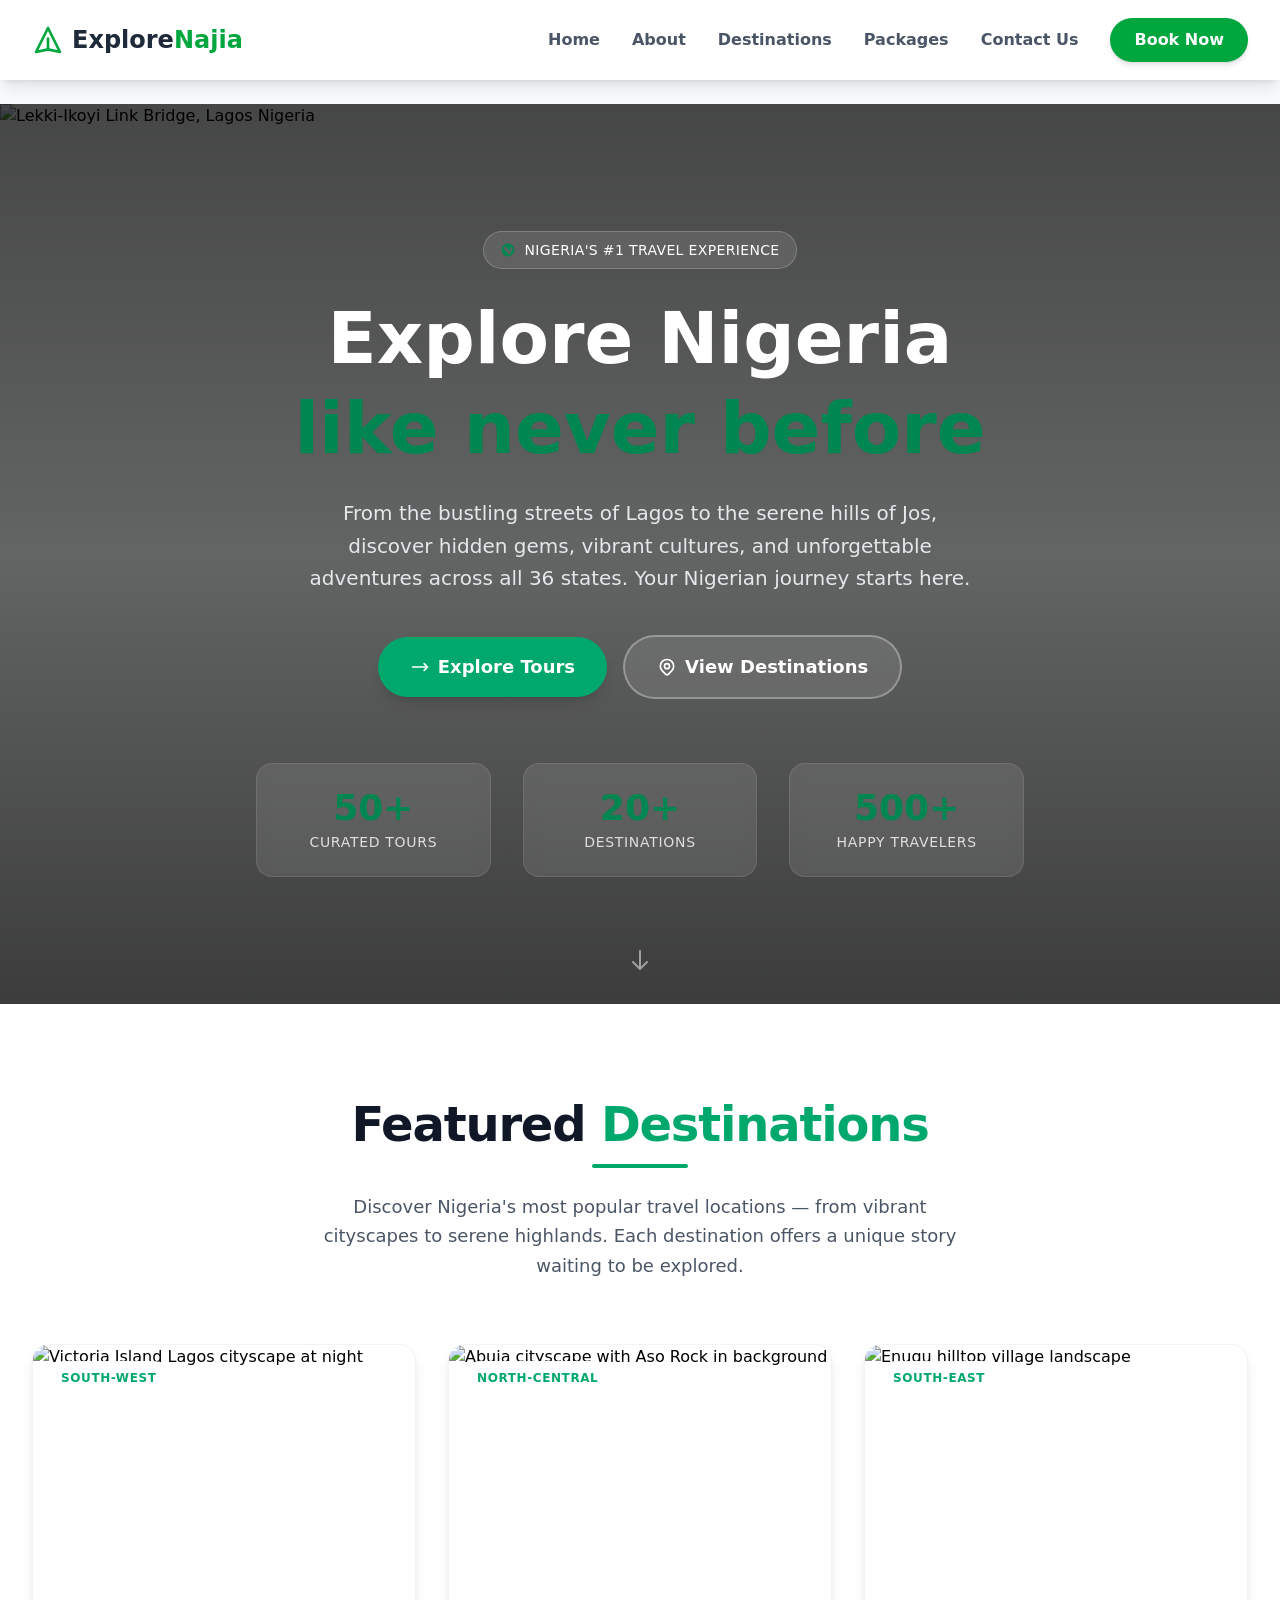
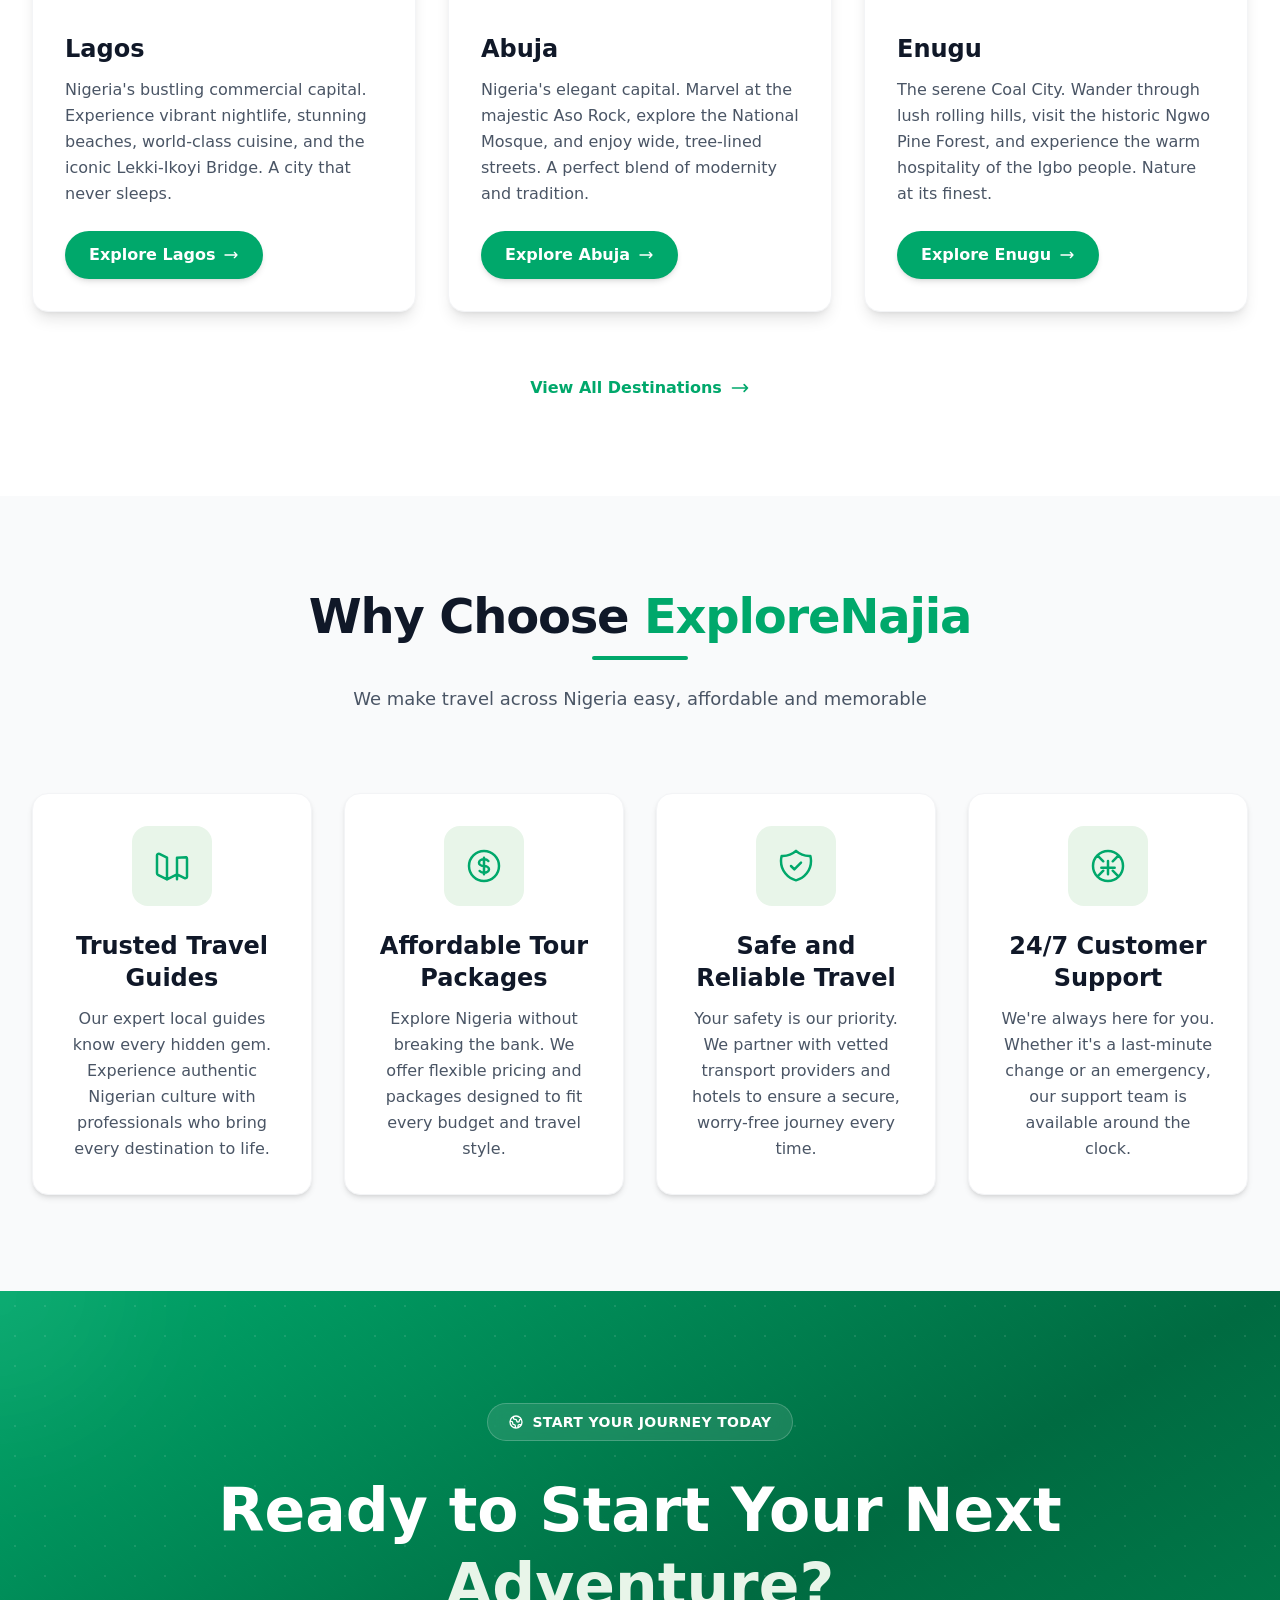
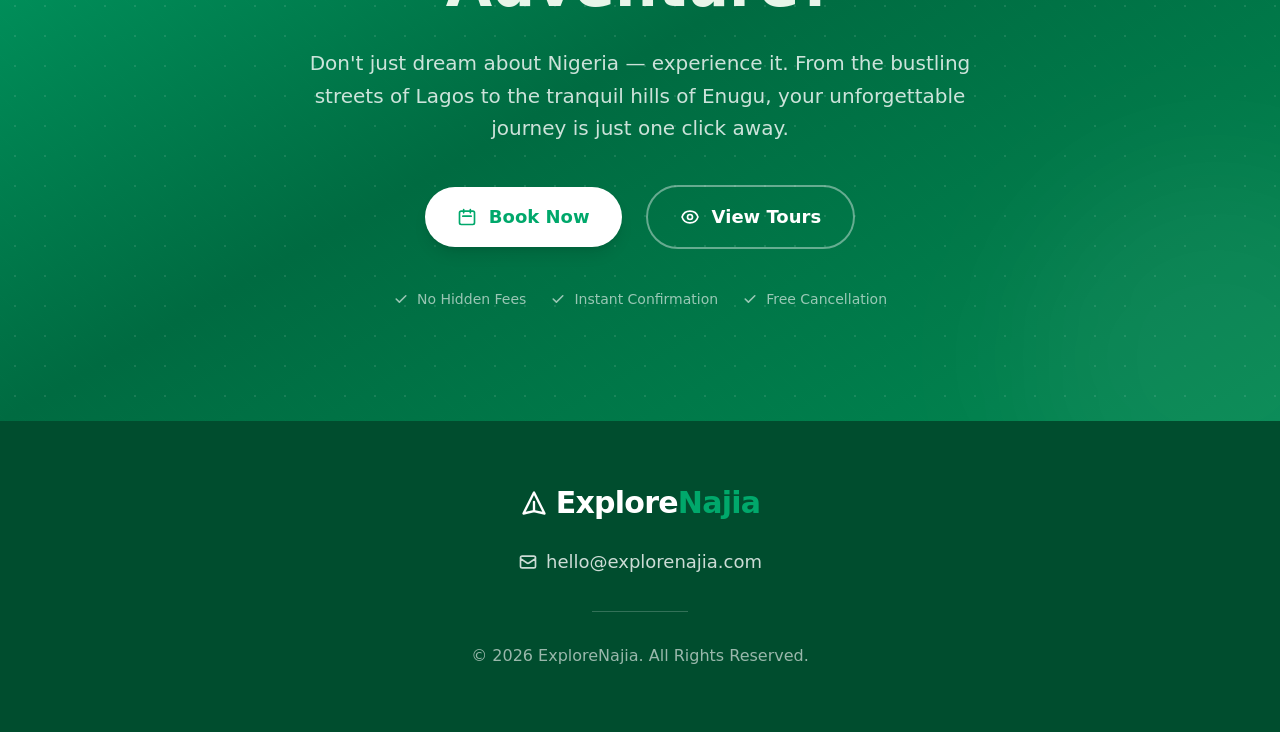
==== index.html @ a9900263 "first commit" ====
<!DOCTYPE html>
<html lang="en">
<head>
    <meta charset="UTF-8">
    <meta name="viewport" content="width=device-width, initial-scale=1.0">
    <title>ExploreNajia</title>
    <link rel="stylesheet" href="./css/output.css">
     <!-- Google Fonts for professional typography -->
     <link href="https://fonts.googleapis.com/css2?family=Inter:wght@300;400;500;600;700;800;900&display=swap" rel="stylesheet">
     
     <li></li>
    
</head>
<body class="bg-gray-50 font-sans antialiased">
    <header>

    <!-- Navbar -->
    <nav class="bg-white shadow-lg fixed w-full top-0 z-50">
        <div class="max-w-7xl mx-auto px-4 sm:px-6 lg:px-8">
            <div class="flex justify-between items-center h-20">
                
                <!-- Logo -->
                <a href="#" class="flex items-center space-x-2">
                    <svg class="w-8 h-8 text-green-600" fill="none" stroke="currentColor" viewBox="0 0 24 24">
                        <path stroke-linecap="round" stroke-linejoin="round" stroke-width="2" d="M12 19l9 2-9-18-9 18 9-2zm0 0v-8"></path>
                    </svg>
                    <span class="text-2xl font-bold text-gray-800">
                        Explore<span class="text-green-600">Najia</span>
                    </span>
                </a>

                <!-- Desktop Menu (6 items) -->
                <div class="hidden md:flex items-center space-x-8">
                    <a href="index.html" class="text-gray-600 hover:text-green-600 font-semibold transition-colors duration-200">Home</a>
                    <a href="about.html" class="text-gray-600 hover:text-green-600 font-semibold transition-colors duration-200">About</a>
                    <a href="destination.html" class="text-gray-600 hover:text-green-600 font-semibold transition-colors duration-200">Destinations</a>
                    <a href="packages.html" class="text-gray-600 hover:text-green-600 font-semibold transition-colors duration-200">Packages</a>
                    <a href="contact.html" class="text-gray-600 hover:text-green-600 font-semibold transition-colors duration-200">Contact Us</a>
                  
                    
                    <!-- CTA Button -->
                    <a href="#" class="bg-green-600 text-white px-6 py-2.5 rounded-full font-semibold hover:bg-green-700 transition-colors duration-200 shadow-md">
                        Book Now
                    </a>
                </div>

                <!-- Mobile Menu Toggle (Checkbox Hack) -->
                <div class="md:hidden">
                    <label for="menu-toggle" class="cursor-pointer p-2 text-gray-600 hover:text-blue-600 transition-colors">
                        <svg class="w-7 h-7" fill="none" stroke="currentColor" viewBox="0 0 24 24">
                            <path stroke-linecap="round" stroke-linejoin="round" stroke-width="2" d="M4 6h16M4 12h16M4 18h16"></path>
                        </svg>
                    </label>
                    <input type="checkbox" id="menu-toggle" class="hidden peer">
                </div>
            </div>
        </div>

        <!-- Mobile Menu (Peer-checked) -->
        <div class="hidden peer-checked:block md:hidden bg-white border-t border-gray-100">
            <div class="px-4 py-3 space-y-1">
                <a href="index.html" class="block px-4 py-3 rounded-lg text-gray-700 font-medium hover:bg-blue-50 hover:text-green-600 transition-colors">Home</a>
                <a href="about.html" class="block px-4 py-3 rounded-lg text-gray-700 font-medium hover:bg-blue-50 hover:text-green-600 transition-colors">About Us</a>
                <a href="#" class="block px-4 py-3 rounded-lg text-gray-700 font-medium hover:bg-blue-50 hover:text-green-600 transition-colors">Destinations</a>
                <a href="#" class="block px-4 py-3 rounded-lg text-gray-700 font-medium hover:bg-blue-50 hover:text-green-600 transition-colors">Packages</a>
                <a href="#" class="block px-4 py-3 rounded-lg text-gray-700 font-medium hover:bg-blue-50 hover:text-green-600 transition-colors">Contact</a>
                <a href="#" class="block px-4 py-3 rounded-lg text-gray-700 font-medium hover:bg-blue-50 hover:text-green-600 transition-colors">Contact</a>
                <div class="pt-2 pb-1">
                    <a href="#" class="block w-full text-center bg-blue-600 text-white px-6 py-3 rounded-lg font-semibold hover:bg-blue-700 transition-colors">Book Now</a>
                </div>
            </div>
        </div>
    </nav>
    </header>

    <!-- Spacer for fixed navbar -->
    <div class="h-20"></div>


    <!--Hero section  -->

    <!-- Tailwind CSS CDN -->
    
   
    
    


    <!-- ============================================
         HERO SECTION START
         Full-width hero with Nigerian landmark background
    ============================================ -->
    <section class="relative w-full min-h-screen flex items-center justify-center overflow-hidden">

        <!-- ============================================
             BACKGROUND IMAGE LAYER
             Using Lekki-Ikoyi Link Bridge - iconic Lagos landmark
        ============================================ -->
        <div class="absolute inset-0 w-full h-full">
            <!-- Background image of Lekki-Ikoyi Bridge, Lagos -->
            <img 
                src="https://kimi-web-img.moonshot.cn/img/pub-c3c5765215d14e3d882d51123be2ba44.r2.dev/d1a42de8f2ce94f7b3efefda78ebf852ce0e9358.jpg" 
                alt="Lekki-Ikoyi Link Bridge, Lagos Nigeria"
                class="w-full h-full object-cover object-center"
            >
            <!-- ============================================
                 DARK OVERLAY
                 Ensures text readability over the image
            ============================================ -->
            <div class="absolute inset-0 bg-black/60"></div>
            <!-- Additional gradient overlay for depth -->
            <div class="absolute inset-0 bg-gradient-to-t from-black/40 via-transparent to-black/30"></div>
        </div>

        <!-- ============================================
             HERO CONTENT CONTAINER
             Centered content with max-width for readability
        ============================================ -->
        <div class="relative z-10 w-full max-w-7xl mx-auto px-4 sm:px-6 lg:px-8 py-20 text-center">

            <!-- ============================================
                 TRAVEL BADGE
                 Small pill badge above the headline
            ============================================ -->
            <div class="inline-flex items-center gap-2 bg-white/10 backdrop-blur-sm border border-white/20 rounded-full px-4 py-2 mb-6 animate-fade-in">
                <!-- Globe icon -->
                <svg class="w-4 h-4 text-nigeria-green-light" fill="currentColor" viewBox="0 0 20 20">
                    <path fill-rule="evenodd" d="M10 18a8 8 0 100-16 8 8 0 000 16zM4.332 8.027a6.012 6.012 0 011.912-2.706C6.512 5.73 6.974 6 7.5 6A1.5 1.5 0 019 7.5V8a2 2 0 004 0 2 2 0 011.523-1.943A5.977 5.977 0 0116 10c0 .34-.028.675-.083 1H15a2 2 0 00-2 2v2.197A5.973 5.973 0 0110 16v-2a2 2 0 00-2-2 2 2 0 01-2-2 2 2 0 00-1.668-1.973z" clip-rule="evenodd"/>
                </svg>
                <span class="text-white text-sm font-medium tracking-wide uppercase">Nigeria's #1 Travel Experience</span>
            </div>

            <!-- ============================================
                 MAIN HEADLINE
                 Large bold text - primary message
            ============================================ -->
            <h1 class="text-4xl sm:text-5xl md:text-6xl lg:text-7xl font-black text-white leading-tight mb-6">
                Explore Nigeria<br>
                <span class="text-nigeria-green-light">like never before</span>
            </h1>

            <!-- ============================================
                 SUPPORTING DESCRIPTION
                 Encourages visitors to discover and book
            ============================================ -->
            <p class="text-lg sm:text-xl text-gray-200 max-w-2xl mx-auto mb-10 leading-relaxed">
                From the bustling streets of Lagos to the serene hills of Jos, discover hidden gems, 
                vibrant cultures, and unforgettable adventures across all 36 states. 
                Your Nigerian journey starts here.
            </p>

            <!-- ============================================
                 CALL-TO-ACTION BUTTONS
                 Two primary actions for visitors
            ============================================ -->
            <div class="flex flex-col sm:flex-row items-center justify-center gap-4 mb-16">
                
                <!-- Primary CTA: Explore Tours -->
                <a href="#" class="w-full sm:w-auto group inline-flex items-center justify-center gap-2 bg-nigeria-green hover:bg-nigeria-green-dark text-white font-bold text-lg px-8 py-4 rounded-full transition-all duration-300 shadow-lg hover:shadow-xl hover:scale-105">
                    <svg class="w-5 h-5 group-hover:translate-x-1 transition-transform" fill="none" stroke="currentColor" viewBox="0 0 24 24">
                        <path stroke-linecap="round" stroke-linejoin="round" stroke-width="2" d="M17 8l4 4m0 0l-4 4m4-4H3"/>
                    </svg>
                    Explore Tours
                </a>

                <!-- Secondary CTA: View Destinations -->
                <a href="#" class="w-full sm:w-auto group inline-flex items-center justify-center gap-2 bg-white/10 backdrop-blur-sm hover:bg-white/20 text-white font-bold text-lg px-8 py-4 rounded-full border-2 border-white/30 hover:border-white/50 transition-all duration-300">
                    <svg class="w-5 h-5 group-hover:translate-x-1 transition-transform" fill="none" stroke="currentColor" viewBox="0 0 24 24">
                        <path stroke-linecap="round" stroke-linejoin="round" stroke-width="2" d="M17.657 16.657L13.414 20.9a1.998 1.998 0 01-2.827 0l-4.244-4.243a8 8 0 1111.314 0z"/>
                        <path stroke-linecap="round" stroke-linejoin="round" stroke-width="2" d="M15 11a3 3 0 11-6 0 3 3 0 016 0z"/>
                    </svg>
                    View Destinations
                </a>
            </div>

            <!-- ============================================
                 TRAVEL STATISTICS
                 Social proof numbers at the bottom
            ============================================ -->
            <div class="grid grid-cols-1 sm:grid-cols-3 gap-6 sm:gap-8 max-w-3xl mx-auto">
                
                <!-- Stat 1: Tours -->
                <div class="bg-white/10 backdrop-blur-sm rounded-2xl p-6 border border-white/10 hover:bg-white/15 transition-all duration-300">
                    <div class="text-nigeria-green-light text-3xl sm:text-4xl font-black mb-1">50+</div>
                    <div class="text-white/80 text-sm font-medium uppercase tracking-wider">Curated Tours</div>
                </div>

                <!-- Stat 2: Destinations -->
                <div class="bg-white/10 backdrop-blur-sm rounded-2xl p-6 border border-white/10 hover:bg-white/15 transition-all duration-300">
                    <div class="text-nigeria-green-light text-3xl sm:text-4xl font-black mb-1">20+</div>
                    <div class="text-white/80 text-sm font-medium uppercase tracking-wider">Destinations</div>
                </div>

                <!-- Stat 3: Happy Travelers -->
                <div class="bg-white/10 backdrop-blur-sm rounded-2xl p-6 border border-white/10 hover:bg-white/15 transition-all duration-300">
                    <div class="text-nigeria-green-light text-3xl sm:text-4xl font-black mb-1">500+</div>
                    <div class="text-white/80 text-sm font-medium uppercase tracking-wider">Happy Travelers</div>
                </div>

            </div>

        </div>

        <!-- ============================================
             SCROLL INDICATOR
             Subtle hint to scroll down
        ============================================ -->
        <div class="absolute bottom-8 left-1/2 transform -translate-x-1/2 animate-bounce hidden sm:block">
            <svg class="w-6 h-6 text-white/50" fill="none" stroke="currentColor" viewBox="0 0 24 24">
                <path stroke-linecap="round" stroke-linejoin="round" stroke-width="2" d="M19 14l-7 7m0 0l-7-7m7 7V3"/>
            </svg>
        </div>

    </section>
    <!-- ============================================
         HERO SECTION END
    ============================================ -->   


    <!-- ============================================
         FEATURED DESTINATIONS SECTION START
         Appears below the hero section on homepage
    ============================================ -->
    <section class="w-full py-16 sm:py-20 lg:py-24 bg-white">

        <!-- ============================================
             SECTION CONTAINER
             Max-width container with responsive padding
        ============================================ -->
        <div class="max-w-7xl mx-auto px-4 sm:px-6 lg:px-8">

            <!-- ============================================
                 SECTION HEADER
                 Title + subtitle centered above cards
            ============================================ -->
            <div class="text-center mb-12 sm:mb-16">
                
                <!-- Section Title -->
                <h2 class="text-3xl sm:text-4xl lg:text-5xl font-extrabold text-gray-900 mb-4 tracking-tight">
                    Featured <span class="text-nigeria-green">Destinations</span>
                </h2>
                
                <!-- Decorative underline -->
                <div class="w-24 h-1 bg-nigeria-green mx-auto rounded-full mb-6"></div>
                
                <!-- Subtitle encouraging exploration -->
                <p class="text-base sm:text-lg text-gray-600 max-w-2xl mx-auto leading-relaxed">
                    Discover Nigeria's most popular travel locations — from vibrant cityscapes to serene highlands. 
                    Each destination offers a unique story waiting to be explored.
                </p>
            </div>

            <!-- ============================================
                 DESTINATION CARDS GRID
                 3 responsive cards: Lagos, Abuja, Enugu
                 Stacks on mobile, side-by-side on desktop
            ============================================ -->
            <div class="grid grid-cols-1 md:grid-cols-2 lg:grid-cols-3 gap-6 sm:gap-8">

                <!-- ============================================
                     CARD 1: LAGOS
                     The commercial heartbeat of Nigeria
                ============================================ -->
                <div class="group bg-white rounded-2xl overflow-hidden shadow-lg hover:shadow-2xl transition-all duration-500 border border-gray-100 hover:-translate-y-2">
                    
                    <!-- Destination Image -->
                    <div class="relative h-56 sm:h-64 overflow-hidden">
                        <img 
                            src="https://kimi-web-img.moonshot.cn/img/as2.ftcdn.net/29af1e06adf3749aa83e182c11352d9c8e3b5459.jpg" 
                            alt="Victoria Island Lagos cityscape at night"
                            class="w-full h-full object-cover transform group-hover:scale-110 transition-transform duration-700"
                        >
                        <!-- Green overlay on hover -->
                        <div class="absolute inset-0 bg-nigeria-green/0 group-hover:bg-nigeria-green/20 transition-colors duration-500"></div>
                        <!-- Location badge -->
                        <div class="absolute top-4 left-4 bg-white/90 backdrop-blur-sm px-3 py-1 rounded-full">
                            <span class="text-nigeria-green font-bold text-xs uppercase tracking-wider">South-West</span>
                        </div>
                    </div>

                    <!-- Card Content -->
                    <div class="p-6 sm:p-8">
                        <!-- Destination Name -->
                        <h3 class="text-2xl font-bold text-gray-900 mb-3 group-hover:text-nigeria-green transition-colors duration-300">
                            Lagos
                        </h3>
                        
                        <!-- Short Description -->
                        <p class="text-gray-600 text-sm sm:text-base leading-relaxed mb-6">
                            Nigeria's bustling commercial capital. Experience vibrant nightlife, stunning beaches, 
                            world-class cuisine, and the iconic Lekki-Ikoyi Bridge. A city that never sleeps.
                        </p>
                        
                        <!-- Explore Button -->
                        <a href="#" class="inline-flex items-center gap-2 bg-nigeria-green hover:bg-nigeria-green-dark text-white font-semibold px-6 py-3 rounded-full transition-all duration-300 shadow-md hover:shadow-lg group/btn">
                            Explore Lagos
                            <svg class="w-4 h-4 group-hover/btn:translate-x-1 transition-transform duration-300" fill="none" stroke="currentColor" viewBox="0 0 24 24">
                                <path stroke-linecap="round" stroke-linejoin="round" stroke-width="2" d="M17 8l4 4m0 0l-4 4m4-4H3"/>
                            </svg>
                        </a>
                    </div>
                </div>

                <!-- ============================================
                     CARD 2: ABUJA
                     Nigeria's planned capital city
                ============================================ -->
                <div class="group bg-white rounded-2xl overflow-hidden shadow-lg hover:shadow-2xl transition-all duration-500 border border-gray-100 hover:-translate-y-2">
                    
                    <!-- Destination Image -->
                    <div class="relative h-56 sm:h-64 overflow-hidden">
                        <img 
                            src="https://kimi-web-img.moonshot.cn/img/c8.alamy.com/4416a9f7a521300d7f3b8a8850f6f1522a06f5a2.jpg" 
                            alt="Abuja cityscape with Aso Rock in background"
                            class="w-full h-full object-cover transform group-hover:scale-110 transition-transform duration-700"
                        >
                        <!-- Green overlay on hover -->
                        <div class="absolute inset-0 bg-nigeria-green/0 group-hover:bg-nigeria-green/20 transition-colors duration-500"></div>
                        <!-- Location badge -->
                        <div class="absolute top-4 left-4 bg-white/90 backdrop-blur-sm px-3 py-1 rounded-full">
                            <span class="text-nigeria-green font-bold text-xs uppercase tracking-wider">North-Central</span>
                        </div>
                    </div>

                    <!-- Card Content -->
                    <div class="p-6 sm:p-8">
                        <!-- Destination Name -->
                        <h3 class="text-2xl font-bold text-gray-900 mb-3 group-hover:text-nigeria-green transition-colors duration-300">
                            Abuja
                        </h3>
                        
                        <!-- Short Description -->
                        <p class="text-gray-600 text-sm sm:text-base leading-relaxed mb-6">
                            Nigeria's elegant capital. Marvel at the majestic Aso Rock, explore the National Mosque, 
                            and enjoy wide, tree-lined streets. A perfect blend of modernity and tradition.
                        </p>
                        
                        <!-- Explore Button -->
                        <a href="#" class="inline-flex items-center gap-2 bg-nigeria-green hover:bg-nigeria-green-dark text-white font-semibold px-6 py-3 rounded-full transition-all duration-300 shadow-md hover:shadow-lg group/btn">
                            Explore Abuja
                            <svg class="w-4 h-4 group-hover/btn:translate-x-1 transition-transform duration-300" fill="none" stroke="currentColor" viewBox="0 0 24 24">
                                <path stroke-linecap="round" stroke-linejoin="round" stroke-width="2" d="M17 8l4 4m0 0l-4 4m4-4H3"/>
                            </svg>
                        </a>
                    </div>
                </div>

                <!-- ============================================
                     CARD 3: ENUGU
                     The coal city with rolling hills
                ============================================ -->
                <div class="group bg-white rounded-2xl overflow-hidden shadow-lg hover:shadow-2xl transition-all duration-500 border border-gray-100 hover:-translate-y-2">
                    
                    <!-- Destination Image -->
                    <div class="relative h-56 sm:h-64 overflow-hidden">
                        <img 
                            src="https://kimi-web-img.moonshot.cn/img/www.shutterstock.com/9b3d8004e1b70f393034d14acdff43220d2ea26c.jpg" 
                            alt="Enugu hilltop village landscape"
                            class="w-full h-full object-cover transform group-hover:scale-110 transition-transform duration-700"
                        >
                        <!-- Green overlay on hover -->
                        <div class="absolute inset-0 bg-nigeria-green/0 group-hover:bg-nigeria-green/20 transition-colors duration-500"></div>
                        <!-- Location badge -->
                        <div class="absolute top-4 left-4 bg-white/90 backdrop-blur-sm px-3 py-1 rounded-full">
                            <span class="text-nigeria-green font-bold text-xs uppercase tracking-wider">South-East</span>
                        </div>
                    </div>

                    <!-- Card Content -->
                    <div class="p-6 sm:p-8">
                        <!-- Destination Name -->
                        <h3 class="text-2xl font-bold text-gray-900 mb-3 group-hover:text-nigeria-green transition-colors duration-300">
                            Enugu
                        </h3>
                        
                        <!-- Short Description -->
                        <p class="text-gray-600 text-sm sm:text-base leading-relaxed mb-6">
                            The serene Coal City. Wander through lush rolling hills, visit the historic Ngwo Pine Forest, 
                            and experience the warm hospitality of the Igbo people. Nature at its finest.
                        </p>
                        
                        <!-- Explore Button -->
                        <a href="#" class="inline-flex items-center gap-2 bg-nigeria-green hover:bg-nigeria-green-dark text-white font-semibold px-6 py-3 rounded-full transition-all duration-300 shadow-md hover:shadow-lg group/btn">
                            Explore Enugu
                            <svg class="w-4 h-4 group-hover/btn:translate-x-1 transition-transform duration-300" fill="none" stroke="currentColor" viewBox="0 0 24 24">
                                <path stroke-linecap="round" stroke-linejoin="round" stroke-width="2" d="M17 8l4 4m0 0l-4 4m4-4H3"/>
                            </svg>
                        </a>
                    </div>
                </div>

            </div>
            <!-- End of Cards Grid -->

            <!-- ============================================
                 VIEW ALL DESTINATIONS LINK
                 Optional footer link for the section
            ============================================ -->
            <div class="text-center mt-12 sm:mt-16">
                <a href="#" class="inline-flex items-center gap-2 text-nigeria-green font-semibold hover:text-nigeria-green-dark transition-colors duration-300 group">
                    View All Destinations
                    <svg class="w-5 h-5 group-hover:translate-x-1 transition-transform duration-300" fill="none" stroke="currentColor" viewBox="0 0 24 24">
                        <path stroke-linecap="round" stroke-linejoin="round" stroke-width="2" d="M17 8l4 4m0 0l-4 4m4-4H3"/>
                    </svg>
                </a>
            </div>

        </div>
        <!-- End of Section Container -->

    </section>
    <!-- ============================================
         FEATURED DESTINATIONS SECTION END
    ============================================ -->




    <!-- ============================================
         WHY CHOOSE EXPLORENAJIA SECTION START
         Appears below Featured Destinations
    ============================================ -->
    <section class="w-full py-16 sm:py-20 lg:py-24 bg-nigeria-green-faint">

        <!-- ============================================
             SECTION CONTAINER
             Max-width container with responsive padding
        ============================================ -->
        <div class="max-w-7xl mx-auto px-4 sm:px-6 lg:px-8">

            <!-- ============================================
                 SECTION HEADER
                 Title + description centered above cards
            ============================================ -->
            <div class="text-center mb-12 sm:mb-16 lg:mb-20">
                
                <!-- Section Title -->
                <h2 class="text-3xl sm:text-4xl lg:text-5xl font-extrabold text-gray-900 mb-4 tracking-tight">
                    Why Choose <span class="text-nigeria-green">ExploreNajia</span>
                </h2>
                
                <!-- Decorative underline -->
                <div class="w-24 h-1 bg-nigeria-green mx-auto rounded-full mb-6"></div>
                
                <!-- Short Description -->
                <p class="text-base sm:text-lg text-gray-600 max-w-2xl mx-auto leading-relaxed">
                    We make travel across Nigeria easy, affordable and memorable
                </p>
            </div>

            <!-- ============================================
                 FEATURE CARDS GRID
                 4 responsive cards in a grid layout
                 1 column mobile → 2 columns tablet → 4 columns desktop
            ============================================ -->
            <div class="grid grid-cols-1 sm:grid-cols-2 lg:grid-cols-4 gap-6 sm:gap-8">

                <!-- ============================================
                     CARD 1: TRUSTED TRAVEL GUIDES
                     Expert local knowledge and guidance
                ============================================ -->
                <div class="group bg-white rounded-2xl p-6 sm:p-8 shadow-md hover:shadow-xl transition-all duration-500 border border-gray-100 hover:border-nigeria-green/20 hover:-translate-y-2 text-center">
                    
                    <!-- Icon Container -->
                    <div class="w-16 h-16 sm:w-20 sm:h-20 mx-auto mb-6 bg-nigeria-green-pale rounded-2xl flex items-center justify-center group-hover:bg-nigeria-green transition-colors duration-500">
                        <!-- Compass/Guide Icon -->
                        <svg class="w-8 h-8 sm:w-10 sm:h-10 text-nigeria-green group-hover:text-white transition-colors duration-500" fill="none" stroke="currentColor" viewBox="0 0 24 24">
                            <path stroke-linecap="round" stroke-linejoin="round" stroke-width="1.5" d="M9 20l-5.447-2.724A1 1 0 013 16.382V5.618a1 1 0 011.447-.894L9 7m0 13l6-3m-6 3V7m6 10l4.553 2.276A1 1 0 0021 18.382V7.618a1 1 0 00-.553-.894L15 7m0 13V7"/>
                        </svg>
                    </div>

                    <!-- Card Title -->
                    <h3 class="text-xl sm:text-2xl font-bold text-gray-900 mb-3 group-hover:text-nigeria-green transition-colors duration-300">
                        Trusted Travel Guides
                    </h3>

                    <!-- Card Description -->
                    <p class="text-gray-600 text-sm sm:text-base leading-relaxed">
                        Our expert local guides know every hidden gem. Experience authentic Nigerian culture with professionals who bring every destination to life.
                    </p>
                </div>

                <!-- ============================================
                     CARD 2: AFFORDABLE TOUR PACKAGES
                     Budget-friendly travel options
                ============================================ -->
                <div class="group bg-white rounded-2xl p-6 sm:p-8 shadow-md hover:shadow-xl transition-all duration-500 border border-gray-100 hover:border-nigeria-green/20 hover:-translate-y-2 text-center">
                    
                    <!-- Icon Container -->
                    <div class="w-16 h-16 sm:w-20 sm:h-20 mx-auto mb-6 bg-nigeria-green-pale rounded-2xl flex items-center justify-center group-hover:bg-nigeria-green transition-colors duration-500">
                        <!-- Wallet/Price Tag Icon -->
                        <svg class="w-8 h-8 sm:w-10 sm:h-10 text-nigeria-green group-hover:text-white transition-colors duration-500" fill="none" stroke="currentColor" viewBox="0 0 24 24">
                            <path stroke-linecap="round" stroke-linejoin="round" stroke-width="1.5" d="M12 8c-1.657 0-3 .895-3 2s1.343 2 3 2 3 .895 3 2-1.343 2-3 2m0-8c1.11 0 2.08.402 2.599 1M12 8V7m0 1v8m0 0v1m0-1c-1.11 0-2.08-.402-2.599-1M21 12a9 9 0 11-18 0 9 9 0 0118 0z"/>
                        </svg>
                    </div>

                    <!-- Card Title -->
                    <h3 class="text-xl sm:text-2xl font-bold text-gray-900 mb-3 group-hover:text-nigeria-green transition-colors duration-300">
                        Affordable Tour Packages
                    </h3>

                    <!-- Card Description -->
                    <p class="text-gray-600 text-sm sm:text-base leading-relaxed">
                        Explore Nigeria without breaking the bank. We offer flexible pricing and packages designed to fit every budget and travel style.
                    </p>
                </div>

                <!-- ============================================
                     CARD 3: SAFE AND RELIABLE TRAVEL
                     Security and dependability assurance
                ============================================ -->
                <div class="group bg-white rounded-2xl p-6 sm:p-8 shadow-md hover:shadow-xl transition-all duration-500 border border-gray-100 hover:border-nigeria-green/20 hover:-translate-y-2 text-center">
                    
                    <!-- Icon Container -->
                    <div class="w-16 h-16 sm:w-20 sm:h-20 mx-auto mb-6 bg-nigeria-green-pale rounded-2xl flex items-center justify-center group-hover:bg-nigeria-green transition-colors duration-500">
                        <!-- Shield/Security Icon -->
                        <svg class="w-8 h-8 sm:w-10 sm:h-10 text-nigeria-green group-hover:text-white transition-colors duration-500" fill="none" stroke="currentColor" viewBox="0 0 24 24">
                            <path stroke-linecap="round" stroke-linejoin="round" stroke-width="1.5" d="M9 12l2 2 4-4m5.618-4.016A11.955 11.955 0 0112 2.944a11.955 11.955 0 01-8.618 3.04A12.02 12.02 0 003 9c0 5.591 3.824 10.29 9 11.622 5.176-1.332 9-6.03 9-11.622 0-1.042-.133-2.052-.382-3.016z"/>
                        </svg>
                    </div>

                    <!-- Card Title -->
                    <h3 class="text-xl sm:text-2xl font-bold text-gray-900 mb-3 group-hover:text-nigeria-green transition-colors duration-300">
                        Safe and Reliable Travel
                    </h3>

                    <!-- Card Description -->
                    <p class="text-gray-600 text-sm sm:text-base leading-relaxed">
                        Your safety is our priority. We partner with vetted transport providers and hotels to ensure a secure, worry-free journey every time.
                    </p>
                </div>

                <!-- ============================================
                     CARD 4: 24/7 CUSTOMER SUPPORT
                     Round-the-clock assistance
                ============================================ -->
                <div class="group bg-white rounded-2xl p-6 sm:p-8 shadow-md hover:shadow-xl transition-all duration-500 border border-gray-100 hover:border-nigeria-green/20 hover:-translate-y-2 text-center">
                    
                    <!-- Icon Container -->
                    <div class="w-16 h-16 sm:w-20 sm:h-20 mx-auto mb-6 bg-nigeria-green-pale rounded-2xl flex items-center justify-center group-hover:bg-nigeria-green transition-colors duration-500">
                        <!-- Headset/Support Icon -->
                        <svg class="w-8 h-8 sm:w-10 sm:h-10 text-nigeria-green group-hover:text-white transition-colors duration-500" fill="none" stroke="currentColor" viewBox="0 0 24 24">
                            <path stroke-linecap="round" stroke-linejoin="round" stroke-width="1.5" d="M18.364 5.636l-3.536 3.536m0 5.656l3.536 3.536M9.172 9.172L5.636 5.636m3.536 9.192l-3.536 3.536M21 12a9 9 0 11-18 0 9 9 0 0118 0zM12 9v4m0 0v4m0-4h4m-4 0H8"/>
                        </svg>
                    </div>

                    <!-- Card Title -->
                    <h3 class="text-xl sm:text-2xl font-bold text-gray-900 mb-3 group-hover:text-nigeria-green transition-colors duration-300">
                        24/7 Customer Support
                    </h3>

                    <!-- Card Description -->
                    <p class="text-gray-600 text-sm sm:text-base leading-relaxed">
                        We're always here for you. Whether it's a last-minute change or an emergency, our support team is available around the clock.
                    </p>
                </div>

            </div>
            <!-- End of Features Cards Grid -->

        </div>
        <!-- End of Section Container -->


    </section>
    <!-- ============================================
         WHY CHOOSE EXPLORENAJIA SECTION END
    ============================================ -->


    

    <!-- ============================================
         CALL TO ACTION SECTION START
         Appears directly below "Why Choose ExploreNajia"
         Full-width section with green gradient background
    ============================================ -->
    <section class="relative w-full overflow-hidden">

        <!-- ============================================
             BACKGROUND LAYER
             Green gradient with subtle pattern overlay
             Creates a travel-inspired, vibrant feel
        ============================================ -->
        <div class="absolute inset-0 bg-gradient-to-br from-nigeria-green via-nigeria-green-dark to-nigeria-green-light">
            <!-- Subtle dot pattern overlay for texture -->
            <div class="absolute inset-0 opacity-10" style="background-image: radial-gradient(circle, #ffffff 1px, transparent 1px); background-size: 30px 30px;"></div>
            <!-- Subtle diagonal lines for depth -->
            <div class="absolute inset-0 opacity-5" style="background-image: linear-gradient(45deg, transparent 40%, rgba(255,255,255,0.1) 40%, rgba(255,255,255,0.1) 41%, transparent 41%); background-size: 20px 20px;"></div>
        </div>

        <!-- Decorative shapes -->
        <div class="absolute top-0 left-0 w-64 h-64 bg-white/5 rounded-full -translate-x-1/2 -translate-y-1/2 blur-3xl"></div>
        <div class="absolute bottom-0 right-0 w-96 h-96 bg-white/5 rounded-full translate-x-1/3 translate-y-1/3 blur-3xl"></div>

        <!-- ============================================
             CONTENT CONTAINER
             Centered content with responsive padding
        ============================================ -->
        <div class="relative z-10 max-w-7xl mx-auto px-4 sm:px-6 lg:px-8 py-16 sm:py-20 lg:py-28 text-center">

            <!-- ============================================
                 TRAVEL BADGE
                 Small pill badge above the headline
            ============================================ -->
            <div class="inline-flex items-center gap-2 bg-white/10 backdrop-blur-sm border border-white/20 rounded-full px-5 py-2 mb-8">
                <svg class="w-4 h-4 text-white" fill="none" stroke="currentColor" viewBox="0 0 24 24">
                    <path stroke-linecap="round" stroke-linejoin="round" stroke-width="2" d="M3.055 11H5a2 2 0 012 2v1a2 2 0 002 2 2 2 0 012 2v2.945M8 3.935V5.5A2.5 2.5 0 0010.5 8h.5a2 2 0 012 2 2 2 0 104 0 2 2 0 012-2h1.064M15 20.488V18a2 2 0 012-2h3.064M21 12a9 9 0 11-18 0 9 9 0 0118 0z"/>
                </svg>
                <span class="text-white text-sm font-semibold tracking-wide uppercase">Start Your Journey Today</span>
            </div>

            <!-- ============================================
                 MAIN HEADLINE
                 Large bold text encouraging adventure
            ============================================ -->
            <h2 class="text-3xl sm:text-4xl md:text-5xl lg:text-6xl font-black text-white leading-tight mb-6 max-w-4xl mx-auto">
                Ready to Start Your Next 
                <span class="text-nigeria-green-pale">Adventure?</span>
            </h2>

            <!-- ============================================
                 SUPPORTING DESCRIPTION
                 Encourages visitors to take action
            ============================================ -->
            <p class="text-base sm:text-lg md:text-xl text-white/80 max-w-2xl mx-auto mb-10 leading-relaxed">
                Don't just dream about Nigeria — experience it. From the bustling streets of Lagos to the tranquil hills of Enugu, 
                your unforgettable journey is just one click away.
            </p>

            <!-- ============================================
                 CALL-TO-ACTION BUTTONS
                 Two buttons: Book Now (primary) + View Tours (secondary)
                 With subtle hover effects
            ============================================ -->
            <div class="flex flex-col sm:flex-row items-center justify-center gap-4 sm:gap-6">

                <!-- ============================================
                     PRIMARY CTA: BOOK NOW
                     White button with green text
                     Most prominent action
                ============================================ -->
                <a href="#" class="w-full sm:w-auto group inline-flex items-center justify-center gap-3 bg-white text-nigeria-green font-bold text-lg px-8 py-4 rounded-full transition-all duration-300 shadow-lg hover:shadow-2xl hover:scale-105 hover:bg-nigeria-green-pale">
                    <svg class="w-5 h-5 group-hover:translate-x-1 transition-transform duration-300" fill="none" stroke="currentColor" viewBox="0 0 24 24">
                        <path stroke-linecap="round" stroke-linejoin="round" stroke-width="2" d="M8 7V3m8 4V3m-9 8h10M5 21h14a2 2 0 002-2V7a2 2 0 00-2-2H5a2 2 0 00-2 2v12a2 2 0 002 2z"/>
                    </svg>
                    Book Now
                </a>

                <!-- ============================================
                     SECONDARY CTA: VIEW TOURS
                     Transparent button with white border
                     Alternative action for browsing
                ============================================ -->
                <a href="#" class="w-full sm:w-auto group inline-flex items-center justify-center gap-3 bg-transparent text-white font-bold text-lg px-8 py-4 rounded-full border-2 border-white/40 hover:border-white hover:bg-white/10 transition-all duration-300 hover:scale-105">
                    <svg class="w-5 h-5 group-hover:translate-x-1 transition-transform duration-300" fill="none" stroke="currentColor" viewBox="0 0 24 24">
                        <path stroke-linecap="round" stroke-linejoin="round" stroke-width="2" d="M15 12a3 3 0 11-6 0 3 3 0 016 0z"/>
                        <path stroke-linecap="round" stroke-linejoin="round" stroke-width="2" d="M2.458 12C3.732 7.943 7.523 5 12 5c4.478 0 8.268 2.943 9.542 7-1.274 4.057-5.064 7-9.542 7-4.477 0-8.268-2.943-9.542-7z"/>
                    </svg>
                    View Tours
                </a>

            </div>

            <!-- ============================================
                 TRUST INDICATORS
                 Small text showing trust and reliability
            ============================================ -->
            <div class="mt-10 flex flex-wrap items-center justify-center gap-6 text-white/60 text-sm">
                <div class="flex items-center gap-2">
                    <svg class="w-4 h-4" fill="currentColor" viewBox="0 0 20 20">
                        <path fill-rule="evenodd" d="M16.707 5.293a1 1 0 010 1.414l-8 8a1 1 0 01-1.414 0l-4-4a1 1 0 011.414-1.414L8 12.586l7.293-7.293a1 1 0 011.414 0z" clip-rule="evenodd"/>
                    </svg>
                    <span>No Hidden Fees</span>
                </div>
                <div class="flex items-center gap-2">
                    <svg class="w-4 h-4" fill="currentColor" viewBox="0 0 20 20">
                        <path fill-rule="evenodd" d="M16.707 5.293a1 1 0 010 1.414l-8 8a1 1 0 01-1.414 0l-4-4a1 1 0 011.414-1.414L8 12.586l7.293-7.293a1 1 0 011.414 0z" clip-rule="evenodd"/>
                    </svg>
                    <span>Instant Confirmation</span>
                </div>
                <div class="flex items-center gap-2">
                    <svg class="w-4 h-4" fill="currentColor" viewBox="0 0 20 20">
                        <path fill-rule="evenodd" d="M16.707 5.293a1 1 0 010 1.414l-8 8a1 1 0 01-1.414 0l-4-4a1 1 0 011.414-1.414L8 12.586l7.293-7.293a1 1 0 011.414 0z" clip-rule="evenodd"/>
                    </svg>
                    <span>Free Cancellation</span>
                </div>
            </div>

        </div>
        <!-- End of Content Container -->

    </section>
    <!-- ============================================
         CALL TO ACTION SECTION END
    ============================================ -->



    

    <!-- ============================================
         FOOTER SECTION START
         Simple, centered footer with dark green background
         Appears at the bottom of the homepage
    ============================================ -->
    <footer class="w-full bg-nigeria-green-darker sticky">

        <!-- ============================================
             FOOTER CONTENT CONTAINER
             Centered content with responsive padding
        ============================================ -->
        <div class="max-w-7xl mx-auto px-4 sm:px-6 lg:px-8 py-12 sm:py-16 text-center">

            <!-- ============================================
                 BRAND NAME
                 ExploreNajia logo text with plane icon
            ============================================ -->
            <div class="mb-6">
                <a href="#" class="inline-flex items-center gap-2 group">
                    <!-- Plane Icon -->
                    <svg class="w-7 h-7 text-white group-hover:text-nigeria-green transition-colors duration-300" fill="none" stroke="currentColor" viewBox="0 0 24 24">
                        <path stroke-linecap="round" stroke-linejoin="round" stroke-width="2" d="M12 19l9 2-9-18-9 18 9-2zm0 0v-8"/>
                    </svg>
                    <!-- Brand Name -->
                    <span class="text-2xl sm:text-3xl font-extrabold text-white tracking-tight">
                        Explore<span class="text-nigeria-green">Najia</span>
                    </span>
                </a>
            </div>

            <!-- ============================================
                 EMAIL ADDRESS SECTION
                 Contact email with mail icon
            ============================================ -->
            <div class="mb-8">
                <a href="mailto:hello@explorenajia.com" class="inline-flex items-center gap-2 text-white/80 hover:text-white transition-colors duration-300 group">
                    <!-- Mail Icon -->
                    <svg class="w-5 h-5 group-hover:scale-110 transition-transform duration-300" fill="none" stroke="currentColor" viewBox="0 0 24 24">
                        <path stroke-linecap="round" stroke-linejoin="round" stroke-width="2" d="M3 8l7.89 5.26a2 2 0 002.22 0L21 8M5 19h14a2 2 0 002-2V7a2 2 0 00-2-2H5a2 2 0 00-2 2v10a2 2 0 002 2z"/>
                    </svg>
                    <!-- Email Address -->
                    <span class="text-base sm:text-lg font-medium">hello@explorenajia.com</span>
                </a>
            </div>

            <!-- ============================================
                 DIVIDER LINE
                 Subtle separator above copyright
            ============================================ -->
            <div class="w-24 h-px bg-white/20 mx-auto mb-8"></div>

            <!-- ============================================
                 COPYRIGHT TEXT
                 Year 2026 with all rights reserved
            ============================================ -->
            <p class="text-white/60 text-sm sm:text-base">
                &copy; 2026 ExploreNajia. All Rights Reserved.
            </p>

        </div>
        <!-- End of Footer Content Container -->

    </footer>
    <!-- ============================================
         FOOTER SECTION END
    ============================================ -->

    

</body>
</html>
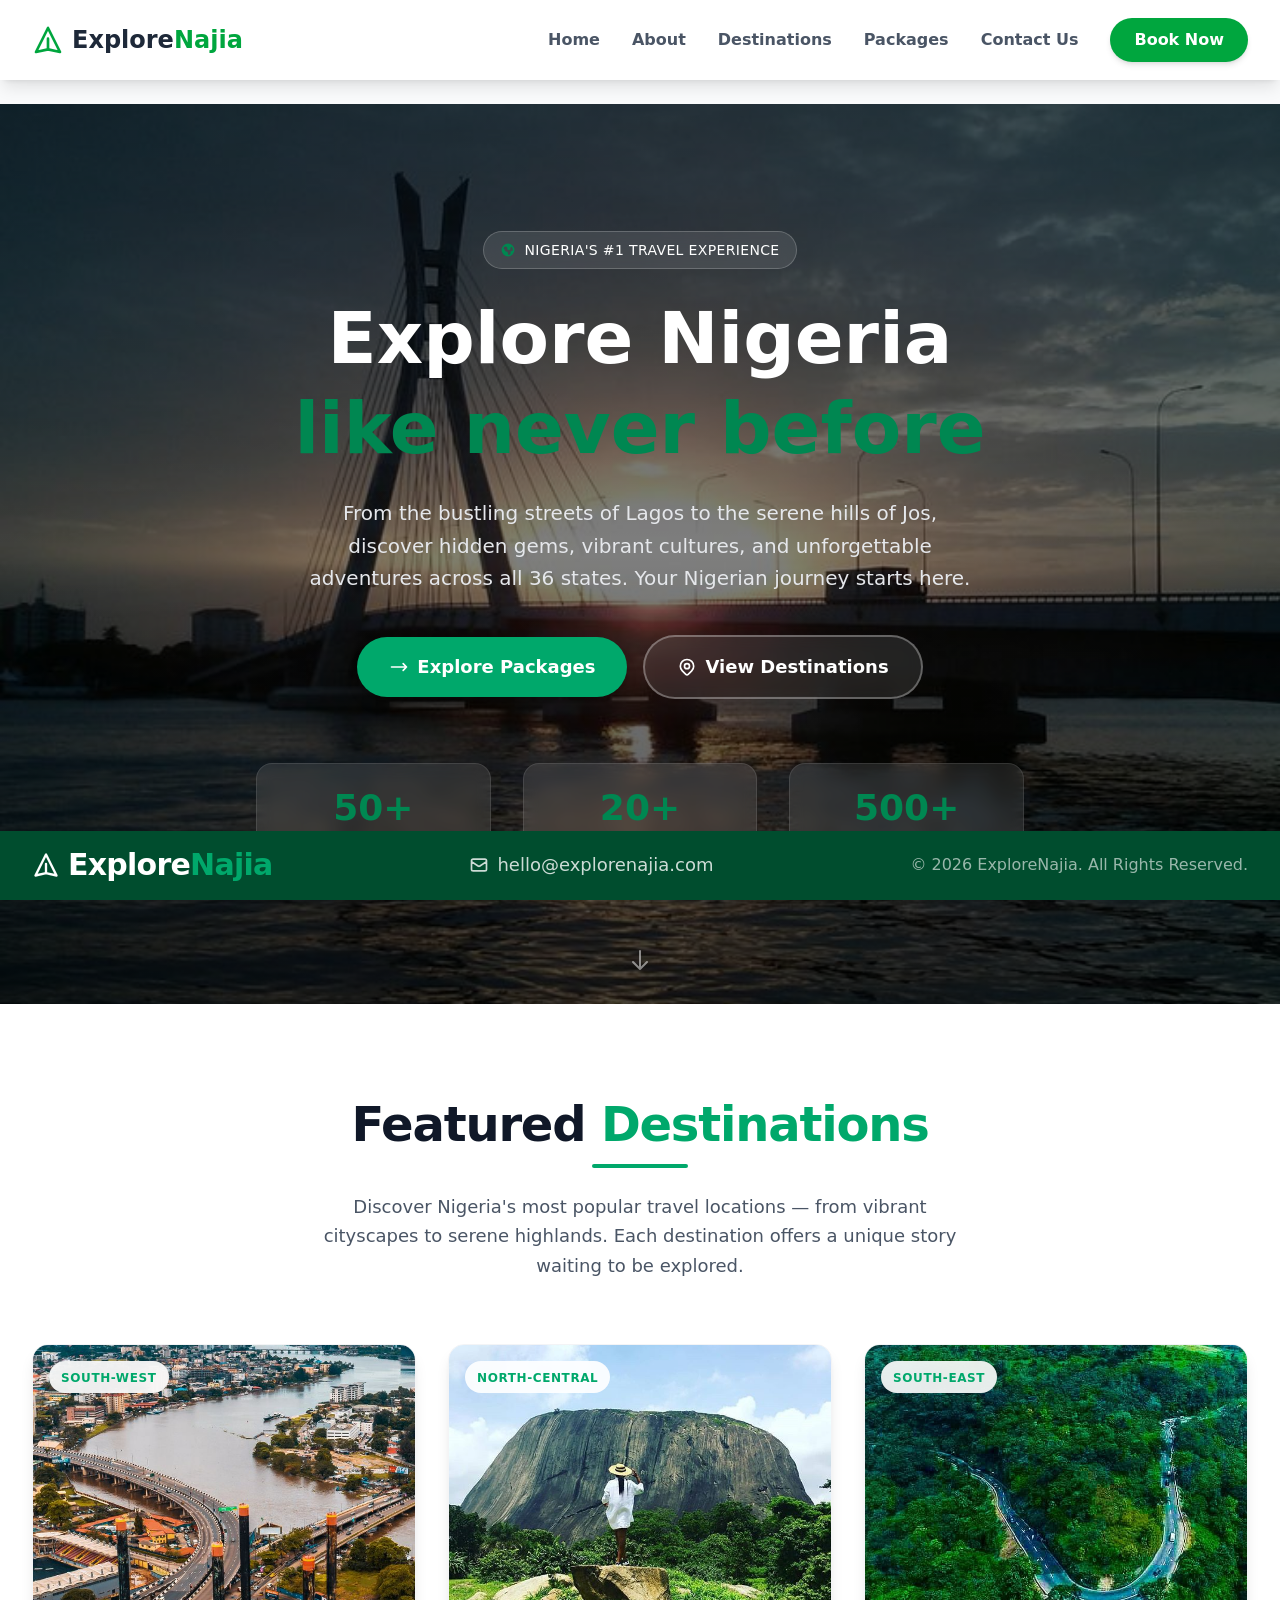
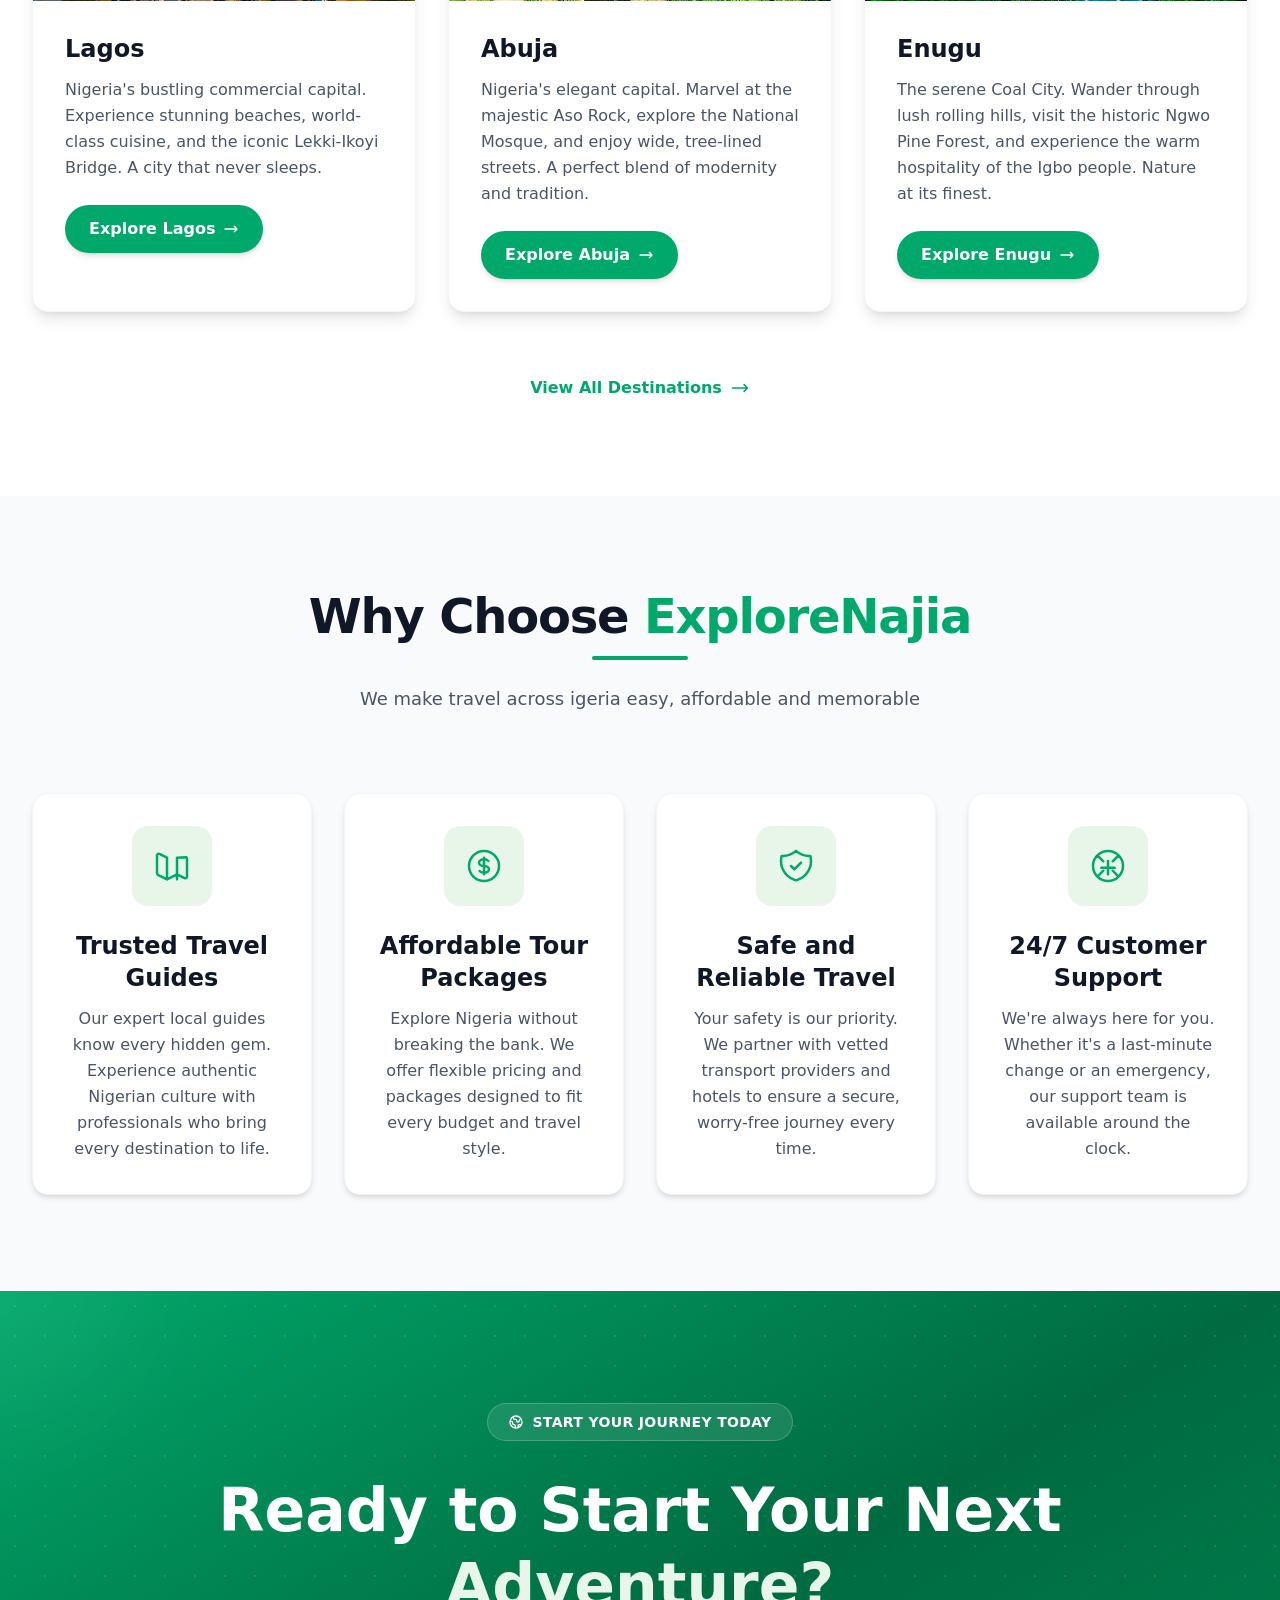
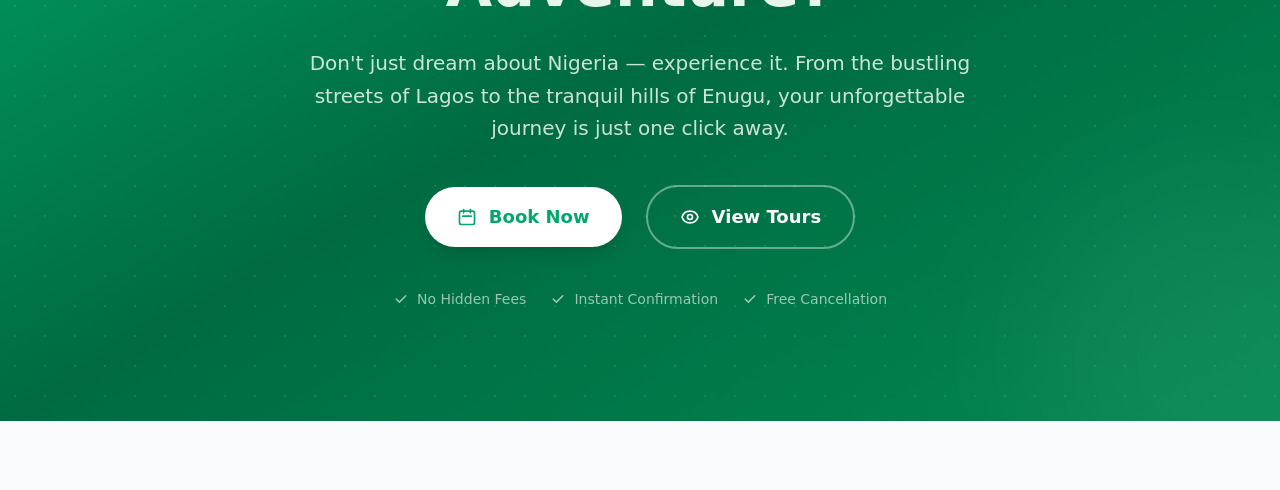
==== commit 298ba791: "Added images and made some changes" ====
--- a/index.html
+++ b/index.html
@@ -29,13 +29,15 @@
                     </span>
                 </a>
 
-                <!-- Desktop Menu (6 items) -->
+                <!-- Desktop Menu (5 items) -->
                 <div class="hidden md:flex items-center space-x-8">
                     <a href="index.html" class="text-gray-600 hover:text-green-600 font-semibold transition-colors duration-200">Home</a>
                     <a href="about.html" class="text-gray-600 hover:text-green-600 font-semibold transition-colors duration-200">About</a>
                     <a href="destination.html" class="text-gray-600 hover:text-green-600 font-semibold transition-colors duration-200">Destinations</a>
                     <a href="packages.html" class="text-gray-600 hover:text-green-600 font-semibold transition-colors duration-200">Packages</a>
-                    <a href="contact.html" class="text-gray-600 hover:text-green-600 font-semibold transition-colors duration-200">Contact Us</a>
+                    
+                    <a href= "contact.html" class="text-gray-600 hover:text-green-600 font-semibold transition-colors duration-200">Contact Us</a>
+                  
                   
                     
                     <!-- CTA Button -->
@@ -64,7 +66,7 @@
                 <a href="#" class="block px-4 py-3 rounded-lg text-gray-700 font-medium hover:bg-blue-50 hover:text-green-600 transition-colors">Destinations</a>
                 <a href="#" class="block px-4 py-3 rounded-lg text-gray-700 font-medium hover:bg-blue-50 hover:text-green-600 transition-colors">Packages</a>
                 <a href="#" class="block px-4 py-3 rounded-lg text-gray-700 font-medium hover:bg-blue-50 hover:text-green-600 transition-colors">Contact</a>
-                <a href="#" class="block px-4 py-3 rounded-lg text-gray-700 font-medium hover:bg-blue-50 hover:text-green-600 transition-colors">Contact</a>
+            
                 <div class="pt-2 pb-1">
                     <a href="#" class="block w-full text-center bg-blue-600 text-white px-6 py-3 rounded-lg font-semibold hover:bg-blue-700 transition-colors">Book Now</a>
                 </div>
@@ -99,7 +101,7 @@
         <div class="absolute inset-0 w-full h-full">
             <!-- Background image of Lekki-Ikoyi Bridge, Lagos -->
             <img 
-                src="https://kimi-web-img.moonshot.cn/img/pub-c3c5765215d14e3d882d51123be2ba44.r2.dev/d1a42de8f2ce94f7b3efefda78ebf852ce0e9358.jpg" 
+                src="/images/hero-image.jpg" 
                 alt="Lekki-Ikoyi Link Bridge, Lagos Nigeria"
                 class="w-full h-full object-cover object-center"
             >
@@ -107,9 +109,9 @@
                  DARK OVERLAY
                  Ensures text readability over the image
             ============================================ -->
-            <div class="absolute inset-0 bg-black/60"></div>
+            <div class="absolute inset-0 bg-black/50"></div>
             <!-- Additional gradient overlay for depth -->
-            <div class="absolute inset-0 bg-gradient-to-t from-black/40 via-transparent to-black/30"></div>
+            <div class="absolute inset-0 bg-linear-to-t from-black/40 via-transparent to-black/30"></div>
         </div>
 
         <!-- ============================================
@@ -156,15 +158,16 @@
             <div class="flex flex-col sm:flex-row items-center justify-center gap-4 mb-16">
                 
                 <!-- Primary CTA: Explore Tours -->
-                <a href="#" class="w-full sm:w-auto group inline-flex items-center justify-center gap-2 bg-nigeria-green hover:bg-nigeria-green-dark text-white font-bold text-lg px-8 py-4 rounded-full transition-all duration-300 shadow-lg hover:shadow-xl hover:scale-105">
+                <a href="packages.html" class="w-full sm:w-auto group inline-flex items-center justify-center gap-2 bg-nigeria-green hover:bg-nigeria-green-dark text-white font-bold text-lg px-8 py-4 rounded-full transition-all duration-300 shadow-lg hover:shadow-xl hover:scale-105">
                     <svg class="w-5 h-5 group-hover:translate-x-1 transition-transform" fill="none" stroke="currentColor" viewBox="0 0 24 24">
                         <path stroke-linecap="round" stroke-linejoin="round" stroke-width="2" d="M17 8l4 4m0 0l-4 4m4-4H3"/>
                     </svg>
-                    Explore Tours
+                    Explore Packages
+                
                 </a>
 
                 <!-- Secondary CTA: View Destinations -->
-                <a href="#" class="w-full sm:w-auto group inline-flex items-center justify-center gap-2 bg-white/10 backdrop-blur-sm hover:bg-white/20 text-white font-bold text-lg px-8 py-4 rounded-full border-2 border-white/30 hover:border-white/50 transition-all duration-300">
+                <a href="destination.html" class="w-full sm:w-auto group inline-flex items-center justify-center gap-2 bg-white/10 backdrop-blur-sm hover:bg-white/20 text-white font-bold text-lg px-8 py-4 rounded-full border-2 border-white/30 hover:border-white/50 transition-all duration-300">
                     <svg class="w-5 h-5 group-hover:translate-x-1 transition-transform" fill="none" stroke="currentColor" viewBox="0 0 24 24">
                         <path stroke-linecap="round" stroke-linejoin="round" stroke-width="2" d="M17.657 16.657L13.414 20.9a1.998 1.998 0 01-2.827 0l-4.244-4.243a8 8 0 1111.314 0z"/>
                         <path stroke-linecap="round" stroke-linejoin="round" stroke-width="2" d="M15 11a3 3 0 11-6 0 3 3 0 016 0z"/>
@@ -266,8 +269,8 @@
                     <!-- Destination Image -->
                     <div class="relative h-56 sm:h-64 overflow-hidden">
                         <img 
-                            src="https://kimi-web-img.moonshot.cn/img/as2.ftcdn.net/29af1e06adf3749aa83e182c11352d9c8e3b5459.jpg" 
-                            alt="Victoria Island Lagos cityscape at night"
+                            src="/images/lagos.jpg" 
+                            alt="heartbeat of nigeria-lagos"
                             class="w-full h-full object-cover transform group-hover:scale-110 transition-transform duration-700"
                         >
                         <!-- Green overlay on hover -->
@@ -287,7 +290,7 @@
                         
                         <!-- Short Description -->
                         <p class="text-gray-600 text-sm sm:text-base leading-relaxed mb-6">
-                            Nigeria's bustling commercial capital. Experience vibrant nightlife, stunning beaches, 
+                            Nigeria's bustling commercial capital. Experience  stunning beaches, 
                             world-class cuisine, and the iconic Lekki-Ikoyi Bridge. A city that never sleeps.
                         </p>
                         
@@ -310,7 +313,7 @@
                     <!-- Destination Image -->
                     <div class="relative h-56 sm:h-64 overflow-hidden">
                         <img 
-                            src="https://kimi-web-img.moonshot.cn/img/c8.alamy.com/4416a9f7a521300d7f3b8a8850f6f1522a06f5a2.jpg" 
+                            src="/images/abuja.jpg" 
                             alt="Abuja cityscape with Aso Rock in background"
                             class="w-full h-full object-cover transform group-hover:scale-110 transition-transform duration-700"
                         >
@@ -354,7 +357,7 @@
                     <!-- Destination Image -->
                     <div class="relative h-56 sm:h-64 overflow-hidden">
                         <img 
-                            src="https://kimi-web-img.moonshot.cn/img/www.shutterstock.com/9b3d8004e1b70f393034d14acdff43220d2ea26c.jpg" 
+                            src="/images/enugu.jpg" 
                             alt="Enugu hilltop village landscape"
                             class="w-full h-full object-cover transform group-hover:scale-110 transition-transform duration-700"
                         >
@@ -397,7 +400,7 @@
                  Optional footer link for the section
             ============================================ -->
             <div class="text-center mt-12 sm:mt-16">
-                <a href="#" class="inline-flex items-center gap-2 text-nigeria-green font-semibold hover:text-nigeria-green-dark transition-colors duration-300 group">
+                <a href="destination.html" class="inline-flex items-center gap-2 text-nigeria-green font-semibold hover:text-nigeria-green-dark transition-colors duration-300 group">
                     View All Destinations
                     <svg class="w-5 h-5 group-hover:translate-x-1 transition-transform duration-300" fill="none" stroke="currentColor" viewBox="0 0 24 24">
                         <path stroke-linecap="round" stroke-linejoin="round" stroke-width="2" d="M17 8l4 4m0 0l-4 4m4-4H3"/>
@@ -444,7 +447,7 @@
                 
                 <!-- Short Description -->
                 <p class="text-base sm:text-lg text-gray-600 max-w-2xl mx-auto leading-relaxed">
-                    We make travel across Nigeria easy, affordable and memorable
+                    We make travel across igeria easy, affordable and memorable
                 </p>
             </div>
 
@@ -704,19 +707,21 @@
          Simple, centered footer with dark green background
          Appears at the bottom of the homepage
     ============================================ -->
-    <footer class="w-full bg-nigeria-green-darker sticky">
-
-        <!-- ============================================
-             FOOTER CONTENT CONTAINER
-             Centered content with responsive padding
-        ============================================ -->
-        <div class="max-w-7xl mx-auto px-4 sm:px-6 lg:px-8 py-12 sm:py-16 text-center">
-
+   <footer class="w-full bg-nigeria-green-darker sticky bottom-0 text-sm z-10">
+    <!-- ============================================
+         FOOTER CONTENT CONTAINER
+         Centered content with responsive padding
+    ============================================ -->
+    <div class="max-w-7xl mx-auto px-4 sm:px-6 lg:px-8 py-4">
+        
+        <!-- Mobile: Stack vertically | Desktop: Row with space-between -->
+        <div class="flex flex-col sm:flex-row items-center justify-between gap-4">
+            
             <!-- ============================================
                  BRAND NAME
                  ExploreNajia logo text with plane icon
             ============================================ -->
-            <div class="mb-6">
+            <div>
                 <a href="#" class="inline-flex items-center gap-2 group">
                     <!-- Plane Icon -->
                     <svg class="w-7 h-7 text-white group-hover:text-nigeria-green transition-colors duration-300" fill="none" stroke="currentColor" viewBox="0 0 24 24">
@@ -733,7 +738,7 @@
                  EMAIL ADDRESS SECTION
                  Contact email with mail icon
             ============================================ -->
-            <div class="mb-8">
+            <div>
                 <a href="mailto:hello@explorenajia.com" class="inline-flex items-center gap-2 text-white/80 hover:text-white transition-colors duration-300 group">
                     <!-- Mail Icon -->
                     <svg class="w-5 h-5 group-hover:scale-110 transition-transform duration-300" fill="none" stroke="currentColor" viewBox="0 0 24 24">
@@ -745,23 +750,17 @@
             </div>
 
             <!-- ============================================
-                 DIVIDER LINE
-                 Subtle separator above copyright
-            ============================================ -->
-            <div class="w-24 h-px bg-white/20 mx-auto mb-8"></div>
-
-            <!-- ============================================
                  COPYRIGHT TEXT
                  Year 2026 with all rights reserved
             ============================================ -->
             <p class="text-white/60 text-sm sm:text-base">
                 &copy; 2026 ExploreNajia. All Rights Reserved.
             </p>
-
-        </div>
-        <!-- End of Footer Content Container -->
-
-    </footer>
+            
+        </div>
+    </div>
+    <!-- End of Footer Content Container -->
+</footer>
     <!-- ============================================
          FOOTER SECTION END
     ============================================ -->
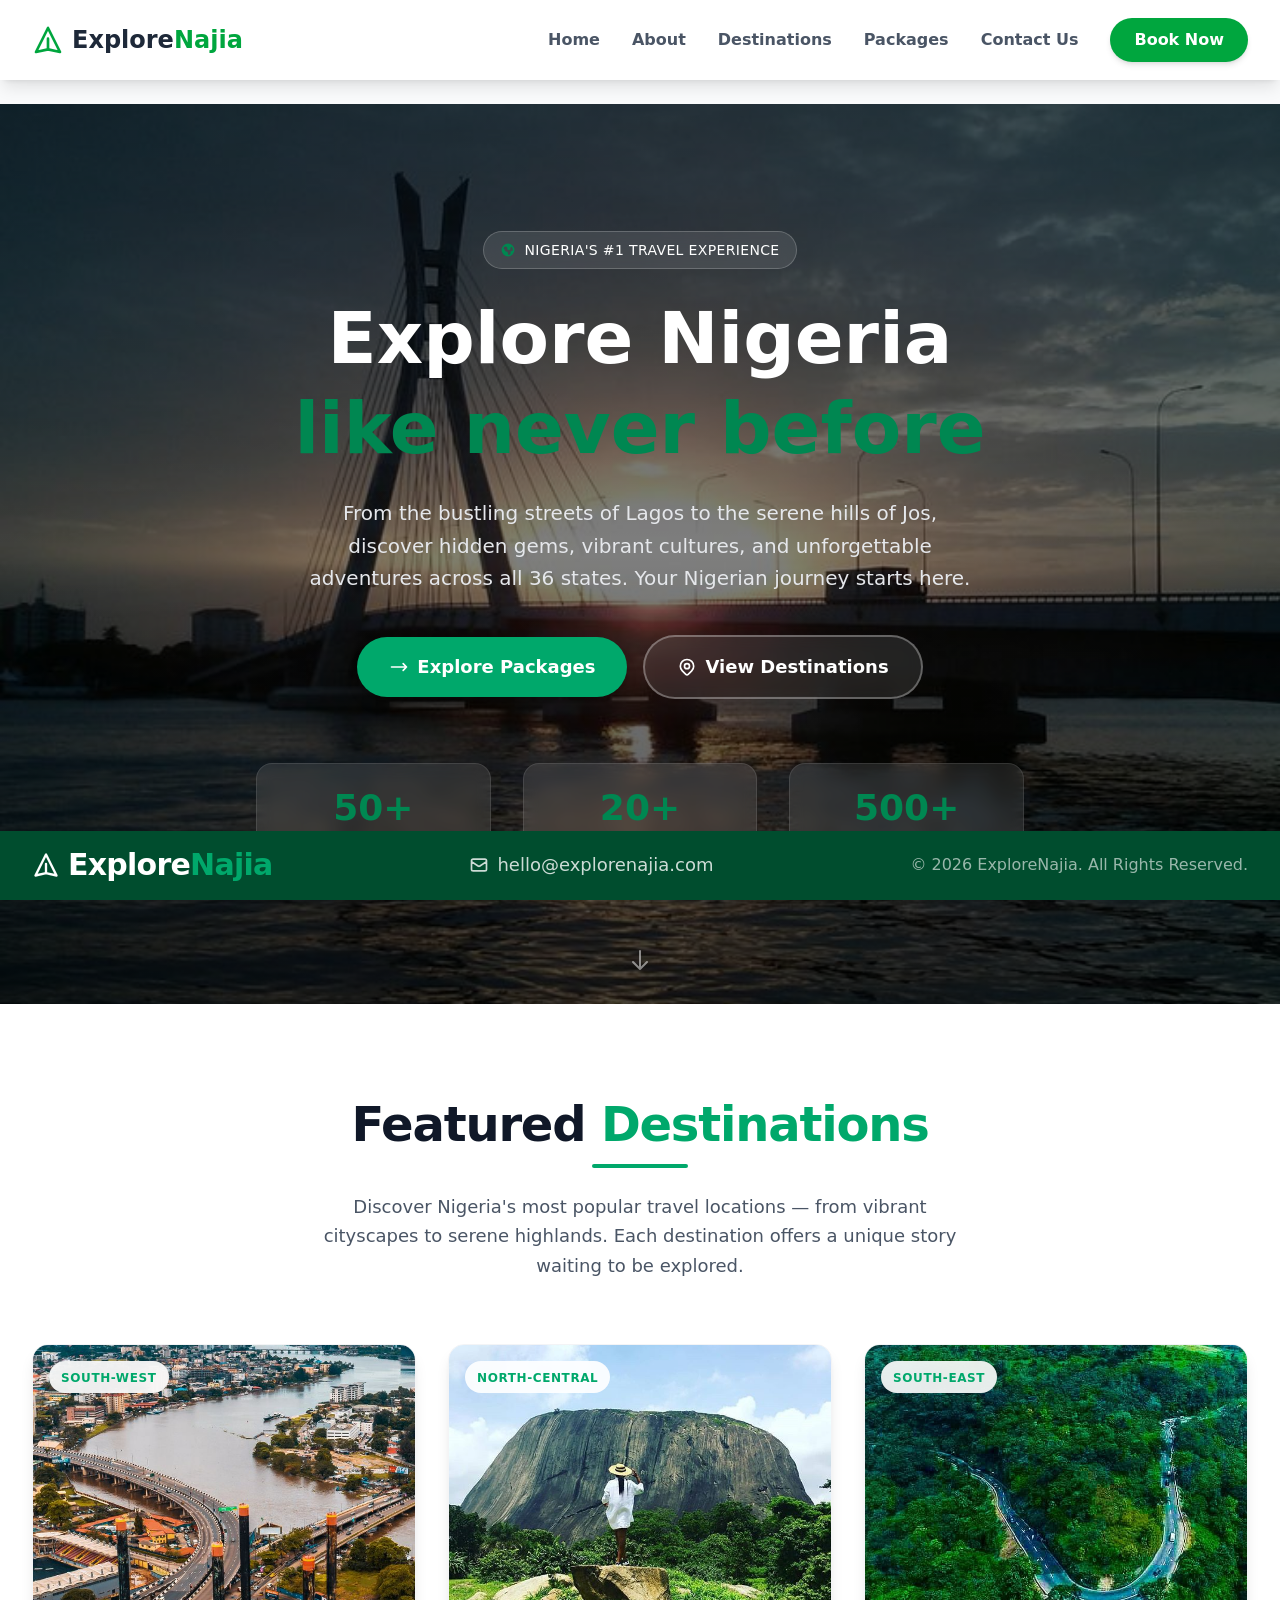
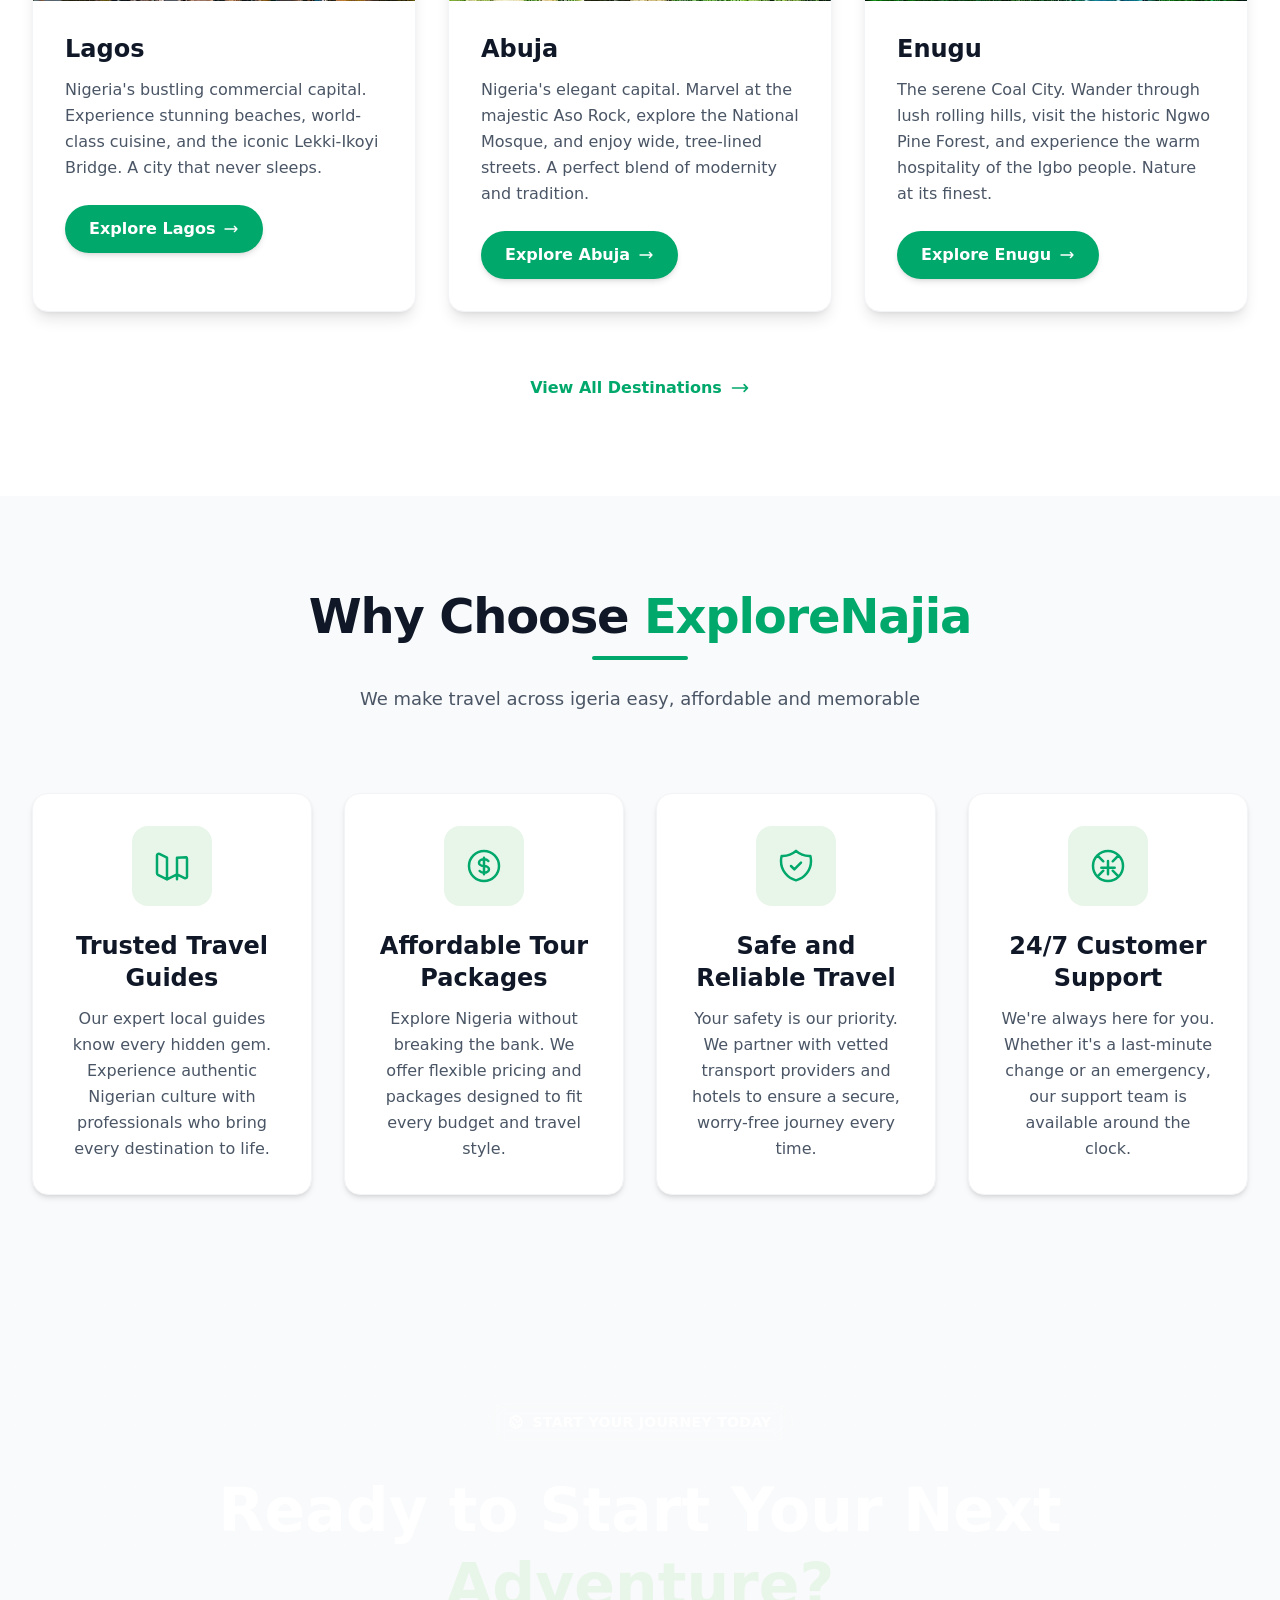
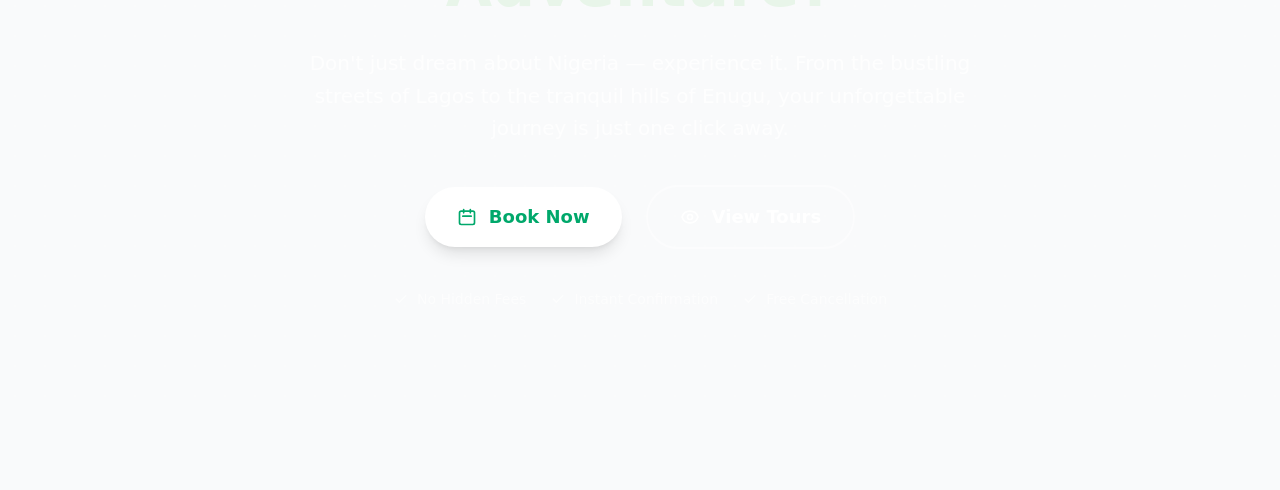
==== commit 6dda0ab9: "Added Hovers" ====
--- a/index.html
+++ b/index.html
@@ -101,7 +101,7 @@
         <div class="absolute inset-0 w-full h-full">
             <!-- Background image of Lekki-Ikoyi Bridge, Lagos -->
             <img 
-                src="/images/hero-image.jpg" 
+                src="./images/hero-image.jpg" 
                 alt="Lekki-Ikoyi Link Bridge, Lagos Nigeria"
                 class="w-full h-full object-cover object-center"
             >
@@ -158,8 +158,8 @@
             <div class="flex flex-col sm:flex-row items-center justify-center gap-4 mb-16">
                 
                 <!-- Primary CTA: Explore Tours -->
-                <a href="packages.html" class="w-full sm:w-auto group inline-flex items-center justify-center gap-2 bg-nigeria-green hover:bg-nigeria-green-dark text-white font-bold text-lg px-8 py-4 rounded-full transition-all duration-300 shadow-lg hover:shadow-xl hover:scale-105">
-                    <svg class="w-5 h-5 group-hover:translate-x-1 transition-transform" fill="none" stroke="currentColor" viewBox="0 0 24 24">
+                <a href="packages.html" class="w-full sm:w-auto group inline-flex items-center justify-center gap-2 bg-nigeria-green hover:bg-nigeria-green-dark active:bg-nigeria-green-dark text-white font-bold text-lg px-8 py-4 rounded-full transition-all duration-300 shadow-lg hover:shadow-xl  active:shadow-xl  hover:scale-105  active:scale-105">
+                    <svg class="w-5 h-5 group-hover:translate-x-1   group-active:translate-x-1    transition-transform" fill="none" stroke="currentColor" viewBox="0 0 24 24">
                         <path stroke-linecap="round" stroke-linejoin="round" stroke-width="2" d="M17 8l4 4m0 0l-4 4m4-4H3"/>
                     </svg>
                     Explore Packages
@@ -167,8 +167,8 @@
                 </a>
 
                 <!-- Secondary CTA: View Destinations -->
-                <a href="destination.html" class="w-full sm:w-auto group inline-flex items-center justify-center gap-2 bg-white/10 backdrop-blur-sm hover:bg-white/20 text-white font-bold text-lg px-8 py-4 rounded-full border-2 border-white/30 hover:border-white/50 transition-all duration-300">
-                    <svg class="w-5 h-5 group-hover:translate-x-1 transition-transform" fill="none" stroke="currentColor" viewBox="0 0 24 24">
+                <a href="destination.html" class="w-full sm:w-auto group inline-flex items-center justify-center gap-2 bg-white/10 backdrop-blur-sm hover:bg-white/20    active:bg-white/20    text-white font-bold text-lg px-8 py-4 rounded-full border-2 border-white/30 hover:border-white/50   active:border-white/50   transition-all duration-300">
+                    <svg class="w-5 h-5 group-hover:translate-x-1   group-active:translate-x-1    transition-transform" fill="none" stroke="currentColor" viewBox="0 0 24 24">
                         <path stroke-linecap="round" stroke-linejoin="round" stroke-width="2" d="M17.657 16.657L13.414 20.9a1.998 1.998 0 01-2.827 0l-4.244-4.243a8 8 0 1111.314 0z"/>
                         <path stroke-linecap="round" stroke-linejoin="round" stroke-width="2" d="M15 11a3 3 0 11-6 0 3 3 0 016 0z"/>
                     </svg>
@@ -183,19 +183,19 @@
             <div class="grid grid-cols-1 sm:grid-cols-3 gap-6 sm:gap-8 max-w-3xl mx-auto">
                 
                 <!-- Stat 1: Tours -->
-                <div class="bg-white/10 backdrop-blur-sm rounded-2xl p-6 border border-white/10 hover:bg-white/15 transition-all duration-300">
+                <div class="bg-white/10 backdrop-blur-sm rounded-2xl p-6 border border-white/10 hover:bg-white/15   active:bg-white/15 transition-all duration-300">
                     <div class="text-nigeria-green-light text-3xl sm:text-4xl font-black mb-1">50+</div>
                     <div class="text-white/80 text-sm font-medium uppercase tracking-wider">Curated Tours</div>
                 </div>
 
                 <!-- Stat 2: Destinations -->
-                <div class="bg-white/10 backdrop-blur-sm rounded-2xl p-6 border border-white/10 hover:bg-white/15 transition-all duration-300">
+                <div class="bg-white/10 backdrop-blur-sm rounded-2xl p-6 border border-white/10 hover:bg-white/15 active:bg-white/15 transition-all duration-300">
                     <div class="text-nigeria-green-light text-3xl sm:text-4xl font-black mb-1">20+</div>
                     <div class="text-white/80 text-sm font-medium uppercase tracking-wider">Destinations</div>
                 </div>
 
                 <!-- Stat 3: Happy Travelers -->
-                <div class="bg-white/10 backdrop-blur-sm rounded-2xl p-6 border border-white/10 hover:bg-white/15 transition-all duration-300">
+                <div class="bg-white/10 backdrop-blur-sm rounded-2xl p-6 border border-white/10 hover:bg-white/15 active:bg-white/15 transition-all duration-300">
                     <div class="text-nigeria-green-light text-3xl sm:text-4xl font-black mb-1">500+</div>
                     <div class="text-white/80 text-sm font-medium uppercase tracking-wider">Happy Travelers</div>
                 </div>
@@ -269,12 +269,12 @@
                     <!-- Destination Image -->
                     <div class="relative h-56 sm:h-64 overflow-hidden">
                         <img 
-                            src="/images/lagos.jpg" 
+                            src="./images/lagos.jpg" 
                             alt="heartbeat of nigeria-lagos"
                             class="w-full h-full object-cover transform group-hover:scale-110 transition-transform duration-700"
                         >
                         <!-- Green overlay on hover -->
-                        <div class="absolute inset-0 bg-nigeria-green/0 group-hover:bg-nigeria-green/20 transition-colors duration-500"></div>
+                        <div class="absolute inset-0 bg-nigeria-green/0 group-hover:bg-nigeria-green/20    group-active:bg-nigeria-green/20 transition-colors duration-500"></div>
                         <!-- Location badge -->
                         <div class="absolute top-4 left-4 bg-white/90 backdrop-blur-sm px-3 py-1 rounded-full">
                             <span class="text-nigeria-green font-bold text-xs uppercase tracking-wider">South-West</span>
@@ -284,7 +284,7 @@
                     <!-- Card Content -->
                     <div class="p-6 sm:p-8">
                         <!-- Destination Name -->
-                        <h3 class="text-2xl font-bold text-gray-900 mb-3 group-hover:text-nigeria-green transition-colors duration-300">
+                        <h3 class="text-2xl font-bold text-gray-900 mb-3 group-hover:text-nigeria-green  group-active::text-nigeria-green   transition-colors duration-300">
                             Lagos
                         </h3>
                         
@@ -295,9 +295,9 @@
                         </p>
                         
                         <!-- Explore Button -->
-                        <a href="#" class="inline-flex items-center gap-2 bg-nigeria-green hover:bg-nigeria-green-dark text-white font-semibold px-6 py-3 rounded-full transition-all duration-300 shadow-md hover:shadow-lg group/btn">
+                        <a href="#" class="inline-flex items-center gap-2 bg-nigeria-green hover:bg-nigeria-green-dark  active:bg-nigeria-green-dark text-white font-semibold px-6 py-3 rounded-full transition-all duration-300 shadow-md hover:shadow-lg    active:shadow-lg  group/btn">
                             Explore Lagos
-                            <svg class="w-4 h-4 group-hover/btn:translate-x-1 transition-transform duration-300" fill="none" stroke="currentColor" viewBox="0 0 24 24">
+                            <svg class="w-4 h-4 group-hover/btn:translate-x-1     group-active/btn:translate-x-1      transition-transform duration-300" fill="none" stroke="currentColor" viewBox="0 0 24 24">
                                 <path stroke-linecap="round" stroke-linejoin="round" stroke-width="2" d="M17 8l4 4m0 0l-4 4m4-4H3"/>
                             </svg>
                         </a>
@@ -308,17 +308,17 @@
                      CARD 2: ABUJA
                      Nigeria's planned capital city
                 ============================================ -->
-                <div class="group bg-white rounded-2xl overflow-hidden shadow-lg hover:shadow-2xl transition-all duration-500 border border-gray-100 hover:-translate-y-2">
+                <div class="group bg-white rounded-2xl overflow-hidden shadow-lg hover:shadow-2xl   active:shadow-2xl   transition-all duration-500 border border-gray-100 hover:-translate-y-2      active:-translate-y-2     ">
                     
                     <!-- Destination Image -->
                     <div class="relative h-56 sm:h-64 overflow-hidden">
                         <img 
-                            src="/images/abuja.jpg" 
+                            src="./images/abuja.jpg" 
                             alt="Abuja cityscape with Aso Rock in background"
-                            class="w-full h-full object-cover transform group-hover:scale-110 transition-transform duration-700"
+                            class="w-full h-full object-cover transform group-hover:scale-110    group-active:scale-110    transition-transform duration-700"
                         >
                         <!-- Green overlay on hover -->
-                        <div class="absolute inset-0 bg-nigeria-green/0 group-hover:bg-nigeria-green/20 transition-colors duration-500"></div>
+                        <div class="absolute inset-0 bg-nigeria-green/0 group-hover:bg-nigeria-green/20     group-active:bg-nigeria-green/20      transition-colors duration-500"></div>
                         <!-- Location badge -->
                         <div class="absolute top-4 left-4 bg-white/90 backdrop-blur-sm px-3 py-1 rounded-full">
                             <span class="text-nigeria-green font-bold text-xs uppercase tracking-wider">North-Central</span>
@@ -328,7 +328,7 @@
                     <!-- Card Content -->
                     <div class="p-6 sm:p-8">
                         <!-- Destination Name -->
-                        <h3 class="text-2xl font-bold text-gray-900 mb-3 group-hover:text-nigeria-green transition-colors duration-300">
+                        <h3 class="text-2xl font-bold text-gray-900 mb-3 group-hover:text-nigeria-green     group-active:text-nigeria-green   transition-colors duration-300">
                             Abuja
                         </h3>
                         
@@ -339,9 +339,9 @@
                         </p>
                         
                         <!-- Explore Button -->
-                        <a href="#" class="inline-flex items-center gap-2 bg-nigeria-green hover:bg-nigeria-green-dark text-white font-semibold px-6 py-3 rounded-full transition-all duration-300 shadow-md hover:shadow-lg group/btn">
+                        <a href="#" class="inline-flex items-center gap-2 bg-nigeria-green hover:bg-nigeria-green-dark   active:bg-nigeria-green-dark  text-white font-semibold px-6 py-3 rounded-full transition-all duration-300 shadow-md hover:shadow-lg   active:shadow-lg     group/btn">
                             Explore Abuja
-                            <svg class="w-4 h-4 group-hover/btn:translate-x-1 transition-transform duration-300" fill="none" stroke="currentColor" viewBox="0 0 24 24">
+                            <svg class="w-4 h-4 group-hover/btn:translate-x-1     group-active/btn:translate-x-1      transition-transform duration-300" fill="none" stroke="currentColor" viewBox="0 0 24 24">
                                 <path stroke-linecap="round" stroke-linejoin="round" stroke-width="2" d="M17 8l4 4m0 0l-4 4m4-4H3"/>
                             </svg>
                         </a>
@@ -352,17 +352,17 @@
                      CARD 3: ENUGU
                      The coal city with rolling hills
                 ============================================ -->
-                <div class="group bg-white rounded-2xl overflow-hidden shadow-lg hover:shadow-2xl transition-all duration-500 border border-gray-100 hover:-translate-y-2">
+                <div class="group bg-white rounded-2xl overflow-hidden shadow-lg hover:shadow-2xl    active:shadow-2xl  transition-all duration-500 border border-gray-100 hover:-translate-y-2">
                     
                     <!-- Destination Image -->
                     <div class="relative h-56 sm:h-64 overflow-hidden">
                         <img 
-                            src="/images/enugu.jpg" 
+                            src="./images/enugu.jpg" 
                             alt="Enugu hilltop village landscape"
-                            class="w-full h-full object-cover transform group-hover:scale-110 transition-transform duration-700"
+                            class="w-full h-full object-cover transform group-hover:scale-110    group-active:scale-110   transition-transform duration-700"
                         >
                         <!-- Green overlay on hover -->
-                        <div class="absolute inset-0 bg-nigeria-green/0 group-hover:bg-nigeria-green/20 transition-colors duration-500"></div>
+                        <div class="absolute inset-0 bg-nigeria-green/0 group-hover:bg-nigeria-green/20   group-active:bg-nigeria-green/20   transition-colors duration-500"></div>
                         <!-- Location badge -->
                         <div class="absolute top-4 left-4 bg-white/90 backdrop-blur-sm px-3 py-1 rounded-full">
                             <span class="text-nigeria-green font-bold text-xs uppercase tracking-wider">South-East</span>
@@ -372,7 +372,7 @@
                     <!-- Card Content -->
                     <div class="p-6 sm:p-8">
                         <!-- Destination Name -->
-                        <h3 class="text-2xl font-bold text-gray-900 mb-3 group-hover:text-nigeria-green transition-colors duration-300">
+                        <h3 class="text-2xl font-bold text-gray-900 mb-3 group-hover:text-nigeria-green   group-active:-nigeria-green  transition-colors duration-300">
                             Enugu
                         </h3>
                         
@@ -383,9 +383,9 @@
                         </p>
                         
                         <!-- Explore Button -->
-                        <a href="#" class="inline-flex items-center gap-2 bg-nigeria-green hover:bg-nigeria-green-dark text-white font-semibold px-6 py-3 rounded-full transition-all duration-300 shadow-md hover:shadow-lg group/btn">
+                        <a href="#" class="inline-flex items-center gap-2 bg-nigeria-green hover:bg-nigeria-green-dark  active:bg-nigeria-green-dark  text-white font-semibold px-6 py-3 rounded-full transition-all duration-300 shadow-md hover:shadow-lg active:hadow-lg  group/btn">
                             Explore Enugu
-                            <svg class="w-4 h-4 group-hover/btn:translate-x-1 transition-transform duration-300" fill="none" stroke="currentColor" viewBox="0 0 24 24">
+                            <svg class="w-4 h-4 group-hover/btn:translate-x-1     group-active/btn:translate-x-1    transition-transform duration-300" fill="none" stroke="currentColor" viewBox="0 0 24 24">
                                 <path stroke-linecap="round" stroke-linejoin="round" stroke-width="2" d="M17 8l4 4m0 0l-4 4m4-4H3"/>
                             </svg>
                         </a>
@@ -400,9 +400,9 @@
                  Optional footer link for the section
             ============================================ -->
             <div class="text-center mt-12 sm:mt-16">
-                <a href="destination.html" class="inline-flex items-center gap-2 text-nigeria-green font-semibold hover:text-nigeria-green-dark transition-colors duration-300 group">
+                <a href="destination.html" class="inline-flex items-center gap-2 text-nigeria-green font-semibold hover:text-nigeria-green-dark   active:text-nigeria-green-dark  transition-colors duration-300 group">
                     View All Destinations
-                    <svg class="w-5 h-5 group-hover:translate-x-1 transition-transform duration-300" fill="none" stroke="currentColor" viewBox="0 0 24 24">
+                    <svg class="w-5 h-5 group-hover:translate-x-1   group-active:translate-x-1   transition-transform duration-300" fill="none" stroke="currentColor" viewBox="0 0 24 24">
                         <path stroke-linecap="round" stroke-linejoin="round" stroke-width="2" d="M17 8l4 4m0 0l-4 4m4-4H3"/>
                     </svg>
                 </a>
@@ -462,18 +462,18 @@
                      CARD 1: TRUSTED TRAVEL GUIDES
                      Expert local knowledge and guidance
                 ============================================ -->
-                <div class="group bg-white rounded-2xl p-6 sm:p-8 shadow-md hover:shadow-xl transition-all duration-500 border border-gray-100 hover:border-nigeria-green/20 hover:-translate-y-2 text-center">
+                <div class="group bg-white rounded-2xl p-6 sm:p-8 shadow-md hover:shadow-xl   active:shadow-xl   transition-all duration-500 border border-gray-100 hover:border-nigeria-green/20    active:border-nigeria-green/20      hover:-translate-y-2      active:-translate-y-2   text-center">
                     
                     <!-- Icon Container -->
-                    <div class="w-16 h-16 sm:w-20 sm:h-20 mx-auto mb-6 bg-nigeria-green-pale rounded-2xl flex items-center justify-center group-hover:bg-nigeria-green transition-colors duration-500">
+                    <div class="w-16 h-16 sm:w-20 sm:h-20 mx-auto mb-6 bg-nigeria-green-pale rounded-2xl flex items-center justify-center group-hover:bg-nigeria-green    group-active:bg-nigeria-green    transition-colors duration-500">
                         <!-- Compass/Guide Icon -->
-                        <svg class="w-8 h-8 sm:w-10 sm:h-10 text-nigeria-green group-hover:text-white transition-colors duration-500" fill="none" stroke="currentColor" viewBox="0 0 24 24">
+                        <svg class="w-8 h-8 sm:w-10 sm:h-10 text-nigeria-green group-hover:text-white    group-active:text-white  transition-colors duration-500" fill="none" stroke="currentColor" viewBox="0 0 24 24">
                             <path stroke-linecap="round" stroke-linejoin="round" stroke-width="1.5" d="M9 20l-5.447-2.724A1 1 0 013 16.382V5.618a1 1 0 011.447-.894L9 7m0 13l6-3m-6 3V7m6 10l4.553 2.276A1 1 0 0021 18.382V7.618a1 1 0 00-.553-.894L15 7m0 13V7"/>
                         </svg>
                     </div>
 
                     <!-- Card Title -->
-                    <h3 class="text-xl sm:text-2xl font-bold text-gray-900 mb-3 group-hover:text-nigeria-green transition-colors duration-300">
+                    <h3 class="text-xl sm:text-2xl font-bold text-gray-900 mb-3 group-hover:text-nigeria-green    group-active:text-nigeria-green transition-colors duration-300">
                         Trusted Travel Guides
                     </h3>
 
@@ -487,18 +487,18 @@
                      CARD 2: AFFORDABLE TOUR PACKAGES
                      Budget-friendly travel options
                 ============================================ -->
-                <div class="group bg-white rounded-2xl p-6 sm:p-8 shadow-md hover:shadow-xl transition-all duration-500 border border-gray-100 hover:border-nigeria-green/20 hover:-translate-y-2 text-center">
+                <div class="group bg-white rounded-2xl p-6 sm:p-8 shadow-md hover:shadow-xl   active:shadow-xl  transition-all duration-500 border border-gray-100 hover:border-nigeria-green/20     active:border-nigeria-green/20  hover:-translate-y-2   active:-translate-y-2  text-center">
                     
                     <!-- Icon Container -->
-                    <div class="w-16 h-16 sm:w-20 sm:h-20 mx-auto mb-6 bg-nigeria-green-pale rounded-2xl flex items-center justify-center group-hover:bg-nigeria-green transition-colors duration-500">
+                    <div class="w-16 h-16 sm:w-20 sm:h-20 mx-auto mb-6 bg-nigeria-green-pale rounded-2xl flex items-center justify-center group-hover:bg-nigeria-green   group-active:bg-nigeria-green   transition-colors duration-500">
                         <!-- Wallet/Price Tag Icon -->
-                        <svg class="w-8 h-8 sm:w-10 sm:h-10 text-nigeria-green group-hover:text-white transition-colors duration-500" fill="none" stroke="currentColor" viewBox="0 0 24 24">
+                        <svg class="w-8 h-8 sm:w-10 sm:h-10 text-nigeria-green group-hover:text-white   group-active:text-white transition-colors duration-500" fill="none" stroke="currentColor" viewBox="0 0 24 24">
                             <path stroke-linecap="round" stroke-linejoin="round" stroke-width="1.5" d="M12 8c-1.657 0-3 .895-3 2s1.343 2 3 2 3 .895 3 2-1.343 2-3 2m0-8c1.11 0 2.08.402 2.599 1M12 8V7m0 1v8m0 0v1m0-1c-1.11 0-2.08-.402-2.599-1M21 12a9 9 0 11-18 0 9 9 0 0118 0z"/>
                         </svg>
                     </div>
 
                     <!-- Card Title -->
-                    <h3 class="text-xl sm:text-2xl font-bold text-gray-900 mb-3 group-hover:text-nigeria-green transition-colors duration-300">
+                    <h3 class="text-xl sm:text-2xl font-bold text-gray-900 mb-3 group-hover:text-nigeria-green    group-active:text-nigeria-green   transition-colors duration-300">
                         Affordable Tour Packages
                     </h3>
 
@@ -512,18 +512,18 @@
                      CARD 3: SAFE AND RELIABLE TRAVEL
                      Security and dependability assurance
                 ============================================ -->
-                <div class="group bg-white rounded-2xl p-6 sm:p-8 shadow-md hover:shadow-xl transition-all duration-500 border border-gray-100 hover:border-nigeria-green/20 hover:-translate-y-2 text-center">
+                <div class="group bg-white rounded-2xl p-6 sm:p-8 shadow-md hover:shadow-xl   active:shadow-xl   transition-all duration-500 border border-gray-100 hover:border-nigeria-green/20    active:border-nigeria-green/20    hover:-translate-y-2    active:-translate-y-2    text-center">
                     
                     <!-- Icon Container -->
-                    <div class="w-16 h-16 sm:w-20 sm:h-20 mx-auto mb-6 bg-nigeria-green-pale rounded-2xl flex items-center justify-center group-hover:bg-nigeria-green transition-colors duration-500">
+                    <div class="w-16 h-16 sm:w-20 sm:h-20 mx-auto mb-6 bg-nigeria-green-pale rounded-2xl flex items-center justify-center group-hover:bg-nigeria-green group-active:bg-nigeria-green  transition-colors duration-500">
                         <!-- Shield/Security Icon -->
-                        <svg class="w-8 h-8 sm:w-10 sm:h-10 text-nigeria-green group-hover:text-white transition-colors duration-500" fill="none" stroke="currentColor" viewBox="0 0 24 24">
+                        <svg class="w-8 h-8 sm:w-10 sm:h-10 text-nigeria-green group-hover:text-white    group-active:text-white  transition-colors duration-500" fill="none" stroke="currentColor" viewBox="0 0 24 24">
                             <path stroke-linecap="round" stroke-linejoin="round" stroke-width="1.5" d="M9 12l2 2 4-4m5.618-4.016A11.955 11.955 0 0112 2.944a11.955 11.955 0 01-8.618 3.04A12.02 12.02 0 003 9c0 5.591 3.824 10.29 9 11.622 5.176-1.332 9-6.03 9-11.622 0-1.042-.133-2.052-.382-3.016z"/>
                         </svg>
                     </div>
 
                     <!-- Card Title -->
-                    <h3 class="text-xl sm:text-2xl font-bold text-gray-900 mb-3 group-hover:text-nigeria-green transition-colors duration-300">
+                    <h3 class="text-xl sm:text-2xl font-bold text-gray-900 mb-3 group-hover:text-nigeria-green   group-active:bg-nigeria-green  transition-colors duration-300">
                         Safe and Reliable Travel
                     </h3>
 
@@ -537,18 +537,18 @@
                      CARD 4: 24/7 CUSTOMER SUPPORT
                      Round-the-clock assistance
                 ============================================ -->
-                <div class="group bg-white rounded-2xl p-6 sm:p-8 shadow-md hover:shadow-xl transition-all duration-500 border border-gray-100 hover:border-nigeria-green/20 hover:-translate-y-2 text-center">
+                <div class="group bg-white rounded-2xl p-6 sm:p-8 shadow-md hover:shadow-xl   active:shadow-xl  transition-all duration-500 border border-gray-100 hover:border-nigeria-green/20    active:border-nigeria-green/20  hover:-translate-y-2   active:-translate-y-2  text-center">
                     
                     <!-- Icon Container -->
-                    <div class="w-16 h-16 sm:w-20 sm:h-20 mx-auto mb-6 bg-nigeria-green-pale rounded-2xl flex items-center justify-center group-hover:bg-nigeria-green transition-colors duration-500">
+                    <div class="w-16 h-16 sm:w-20 sm:h-20 mx-auto mb-6 bg-nigeria-green-pale rounded-2xl flex items-center justify-center group-hover:bg-nigeria-green group-active:bg-nigeria-green transition-colors duration-500">
                         <!-- Headset/Support Icon -->
-                        <svg class="w-8 h-8 sm:w-10 sm:h-10 text-nigeria-green group-hover:text-white transition-colors duration-500" fill="none" stroke="currentColor" viewBox="0 0 24 24">
+                        <svg class="w-8 h-8 sm:w-10 sm:h-10 text-nigeria-green group-hover:text-white   group-active:text-white  transition-colors duration-500" fill="none" stroke="currentColor" viewBox="0 0 24 24">
                             <path stroke-linecap="round" stroke-linejoin="round" stroke-width="1.5" d="M18.364 5.636l-3.536 3.536m0 5.656l3.536 3.536M9.172 9.172L5.636 5.636m3.536 9.192l-3.536 3.536M21 12a9 9 0 11-18 0 9 9 0 0118 0zM12 9v4m0 0v4m0-4h4m-4 0H8"/>
                         </svg>
                     </div>
 
                     <!-- Card Title -->
-                    <h3 class="text-xl sm:text-2xl font-bold text-gray-900 mb-3 group-hover:text-nigeria-green transition-colors duration-300">
+                    <h3 class="text-xl sm:text-2xl font-bold text-gray-900 mb-3 group-hover:text-nigeria-green  group-active:bg-nigeria-green transition-colors duration-300">
                         24/7 Customer Support
                     </h3>
 
@@ -585,7 +585,7 @@
              Green gradient with subtle pattern overlay
              Creates a travel-inspired, vibrant feel
         ============================================ -->
-        <div class="absolute inset-0 bg-gradient-to-br from-nigeria-green via-nigeria-green-dark to-nigeria-green-light">
+        <div class="absolute inset-0 bg-linear-to-br from-nigeria-green via-nigeria-green-dark to-nigeria-green-light">
             <!-- Subtle dot pattern overlay for texture -->
             <div class="absolute inset-0 opacity-10" style="background-image: radial-gradient(circle, #ffffff 1px, transparent 1px); background-size: 30px 30px;"></div>
             <!-- Subtle diagonal lines for depth -->
@@ -643,8 +643,8 @@
                      White button with green text
                      Most prominent action
                 ============================================ -->
-                <a href="#" class="w-full sm:w-auto group inline-flex items-center justify-center gap-3 bg-white text-nigeria-green font-bold text-lg px-8 py-4 rounded-full transition-all duration-300 shadow-lg hover:shadow-2xl hover:scale-105 hover:bg-nigeria-green-pale">
-                    <svg class="w-5 h-5 group-hover:translate-x-1 transition-transform duration-300" fill="none" stroke="currentColor" viewBox="0 0 24 24">
+                <a href="#" class="w-full sm:w-auto group inline-flex items-center justify-center gap-3 bg-white text-nigeria-green font-bold text-lg px-8 py-4 rounded-full transition-all duration-300 shadow-lg hover:shadow-2xl    active:shadow-2xl    hover:scale-105   active:scale-105   hover:bg-nigeria-green-pale   active:bg-nigeria-green-pale   ">
+                    <svg class="w-5 h-5 group-hover:translate-x-1      group-active:translate-x-1    transition-transform duration-300" fill="none" stroke="currentColor" viewBox="0 0 24 24">
                         <path stroke-linecap="round" stroke-linejoin="round" stroke-width="2" d="M8 7V3m8 4V3m-9 8h10M5 21h14a2 2 0 002-2V7a2 2 0 00-2-2H5a2 2 0 00-2 2v12a2 2 0 002 2z"/>
                     </svg>
                     Book Now
@@ -655,8 +655,8 @@
                      Transparent button with white border
                      Alternative action for browsing
                 ============================================ -->
-                <a href="#" class="w-full sm:w-auto group inline-flex items-center justify-center gap-3 bg-transparent text-white font-bold text-lg px-8 py-4 rounded-full border-2 border-white/40 hover:border-white hover:bg-white/10 transition-all duration-300 hover:scale-105">
-                    <svg class="w-5 h-5 group-hover:translate-x-1 transition-transform duration-300" fill="none" stroke="currentColor" viewBox="0 0 24 24">
+                <a href="#" class="w-full sm:w-auto group inline-flex items-center justify-center gap-3 bg-transparent text-white font-bold text-lg px-8 py-4 rounded-full border-2 border-white/40 hover:border-white   active:border-white   hover:bg-white/10    active:bg-white/10   transition-all duration-300 hover:scale-105  active:scale-105  ">
+                    <svg class="w-5 h-5 group-hover:translate-x-1   group-active:translate-x-1   transition-transform duration-300" fill="none" stroke="currentColor" viewBox="0 0 24 24">
                         <path stroke-linecap="round" stroke-linejoin="round" stroke-width="2" d="M15 12a3 3 0 11-6 0 3 3 0 016 0z"/>
                         <path stroke-linecap="round" stroke-linejoin="round" stroke-width="2" d="M2.458 12C3.732 7.943 7.523 5 12 5c4.478 0 8.268 2.943 9.542 7-1.274 4.057-5.064 7-9.542 7-4.477 0-8.268-2.943-9.542-7z"/>
                     </svg>
@@ -724,7 +724,7 @@
             <div>
                 <a href="#" class="inline-flex items-center gap-2 group">
                     <!-- Plane Icon -->
-                    <svg class="w-7 h-7 text-white group-hover:text-nigeria-green transition-colors duration-300" fill="none" stroke="currentColor" viewBox="0 0 24 24">
+                    <svg class="w-7 h-7 text-white group-hover:text-nigeria-green     group-active:text-nigeria-green   transition-colors duration-300" fill="none" stroke="currentColor" viewBox="0 0 24 24">
                         <path stroke-linecap="round" stroke-linejoin="round" stroke-width="2" d="M12 19l9 2-9-18-9 18 9-2zm0 0v-8"/>
                     </svg>
                     <!-- Brand Name -->
@@ -739,9 +739,9 @@
                  Contact email with mail icon
             ============================================ -->
             <div>
-                <a href="mailto:hello@explorenajia.com" class="inline-flex items-center gap-2 text-white/80 hover:text-white transition-colors duration-300 group">
+                <a href="mailto:hello@explorenajia.com" class="inline-flex items-center gap-2 text-white/80 hover:text-white  active:text-white  transition-colors duration-300 group">
                     <!-- Mail Icon -->
-                    <svg class="w-5 h-5 group-hover:scale-110 transition-transform duration-300" fill="none" stroke="currentColor" viewBox="0 0 24 24">
+                    <svg class="w-5 h-5 group-hover:scale-110    group-active:scale-110    transition-transform duration-300" fill="none" stroke="currentColor" viewBox="0 0 24 24">
                         <path stroke-linecap="round" stroke-linejoin="round" stroke-width="2" d="M3 8l7.89 5.26a2 2 0 002.22 0L21 8M5 19h14a2 2 0 002-2V7a2 2 0 00-2-2H5a2 2 0 00-2 2v10a2 2 0 002 2z"/>
                     </svg>
                     <!-- Email Address -->
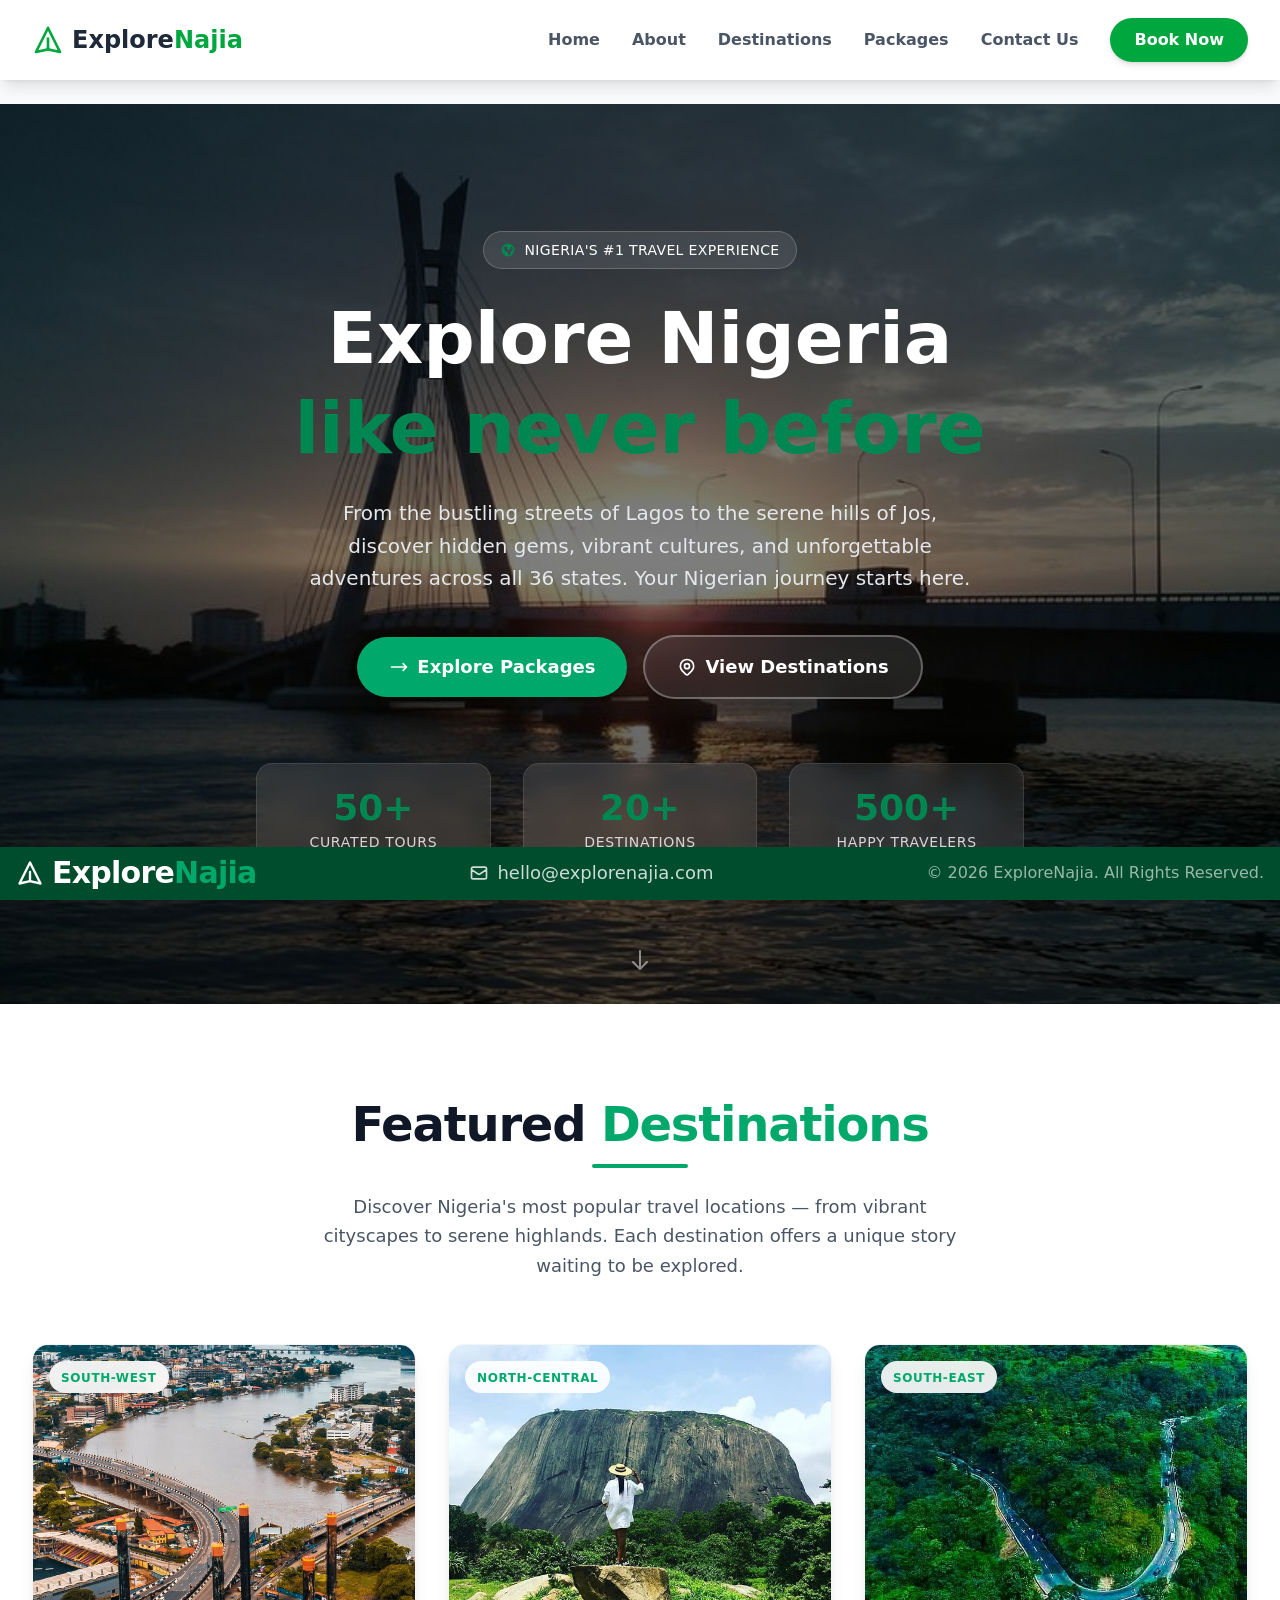
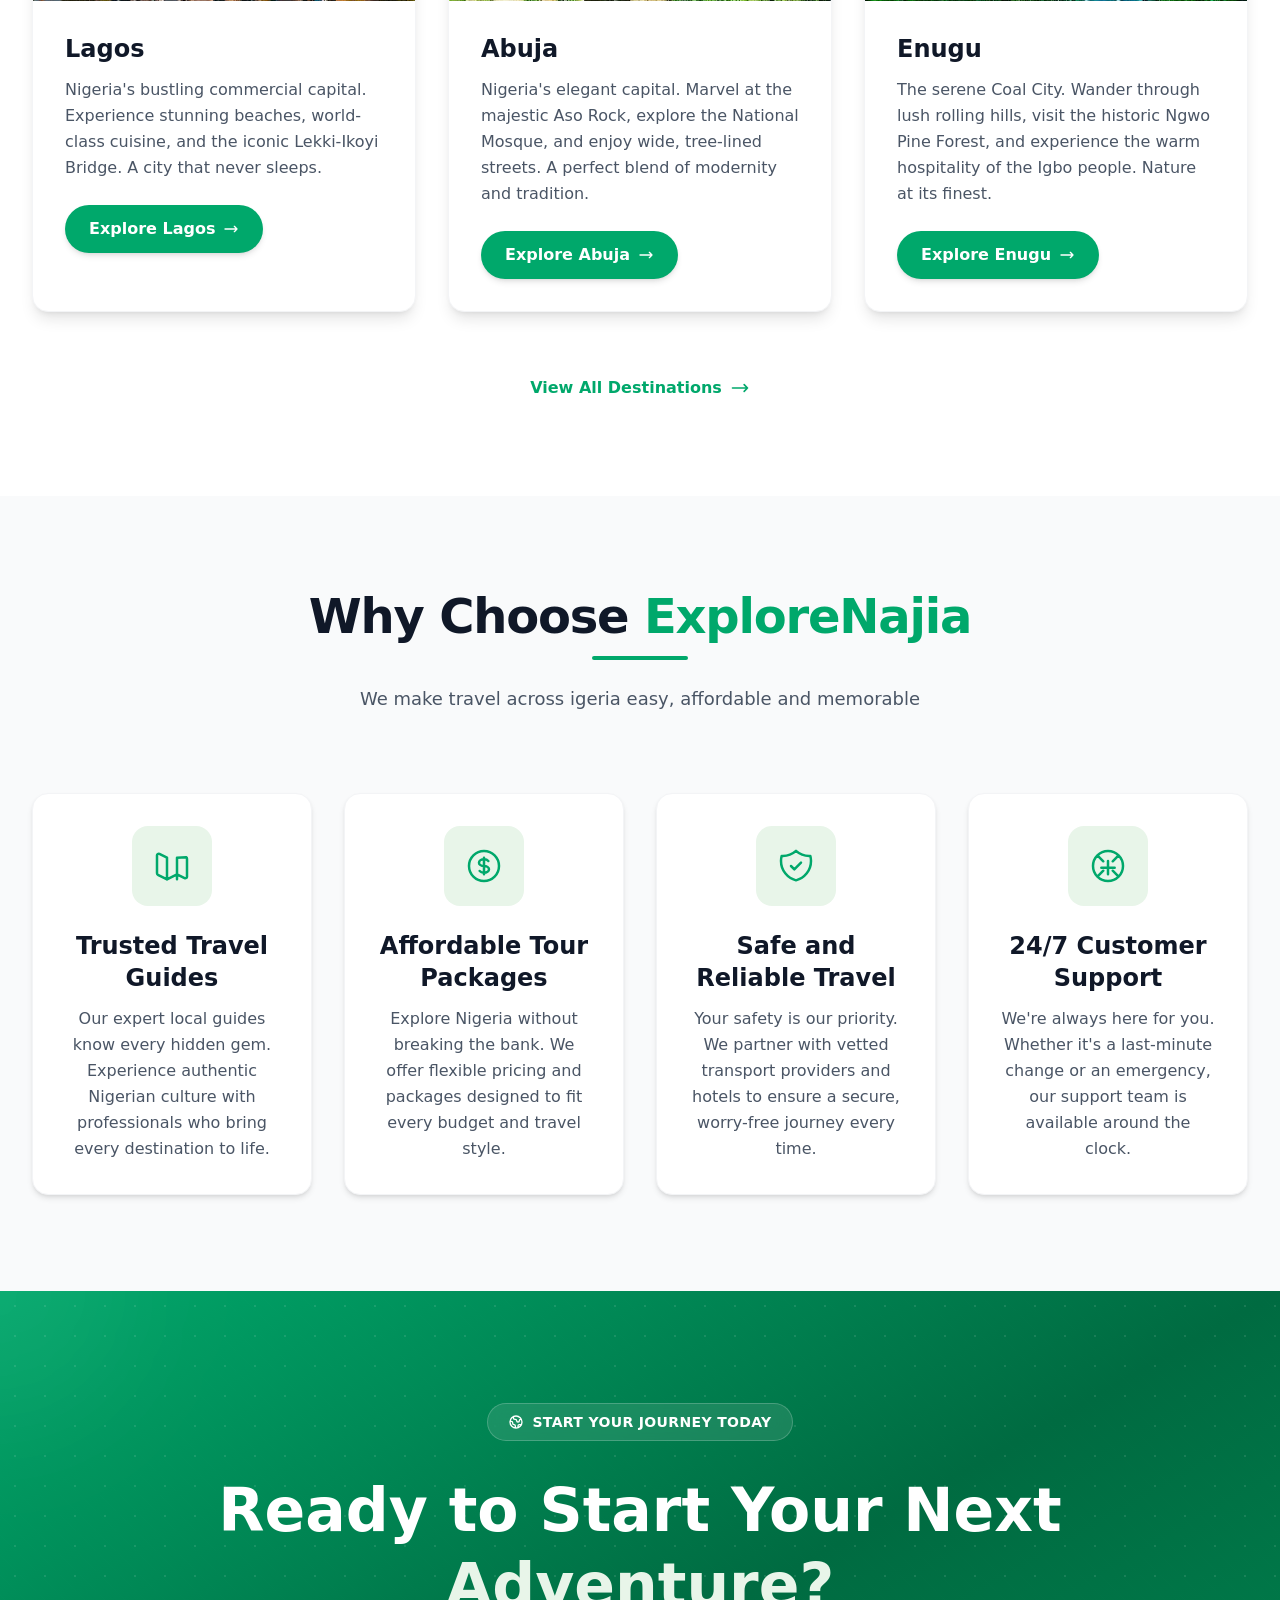
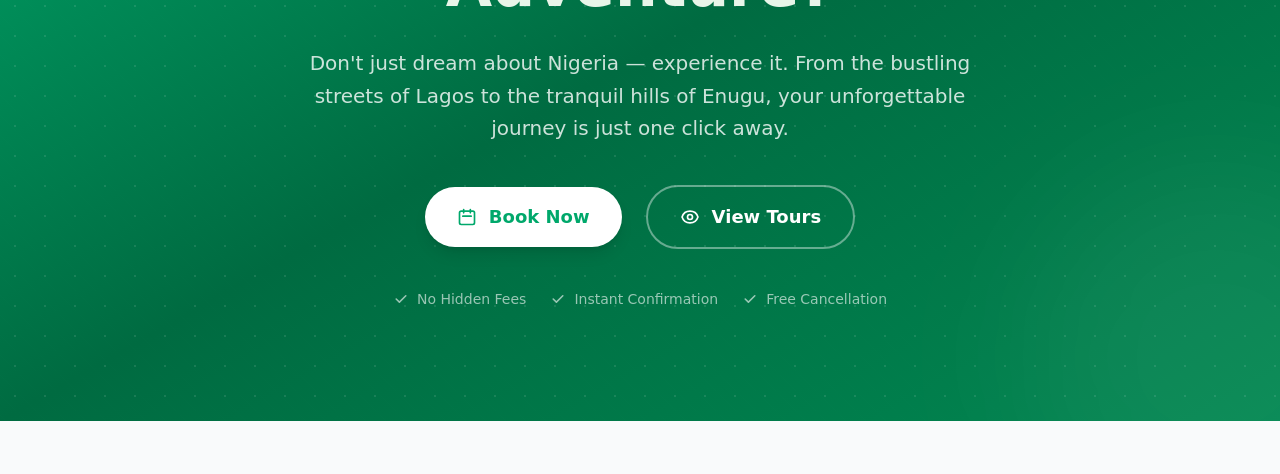
==== commit f6a68010: "Added Some Changes In The Footer" ====
--- a/index.html
+++ b/index.html
@@ -712,7 +712,7 @@
          FOOTER CONTENT CONTAINER
          Centered content with responsive padding
     ============================================ -->
-    <div class="max-w-7xl mx-auto px-4 sm:px-6 lg:px-8 py-4">
+    <div class="max-w-7xl mx-auto px-2 py-2 sm:px-4 lg:px-4 py-2">
         
         <!-- Mobile: Stack vertically | Desktop: Row with space-between -->
         <div class="flex flex-col sm:flex-row items-center justify-between gap-4">
